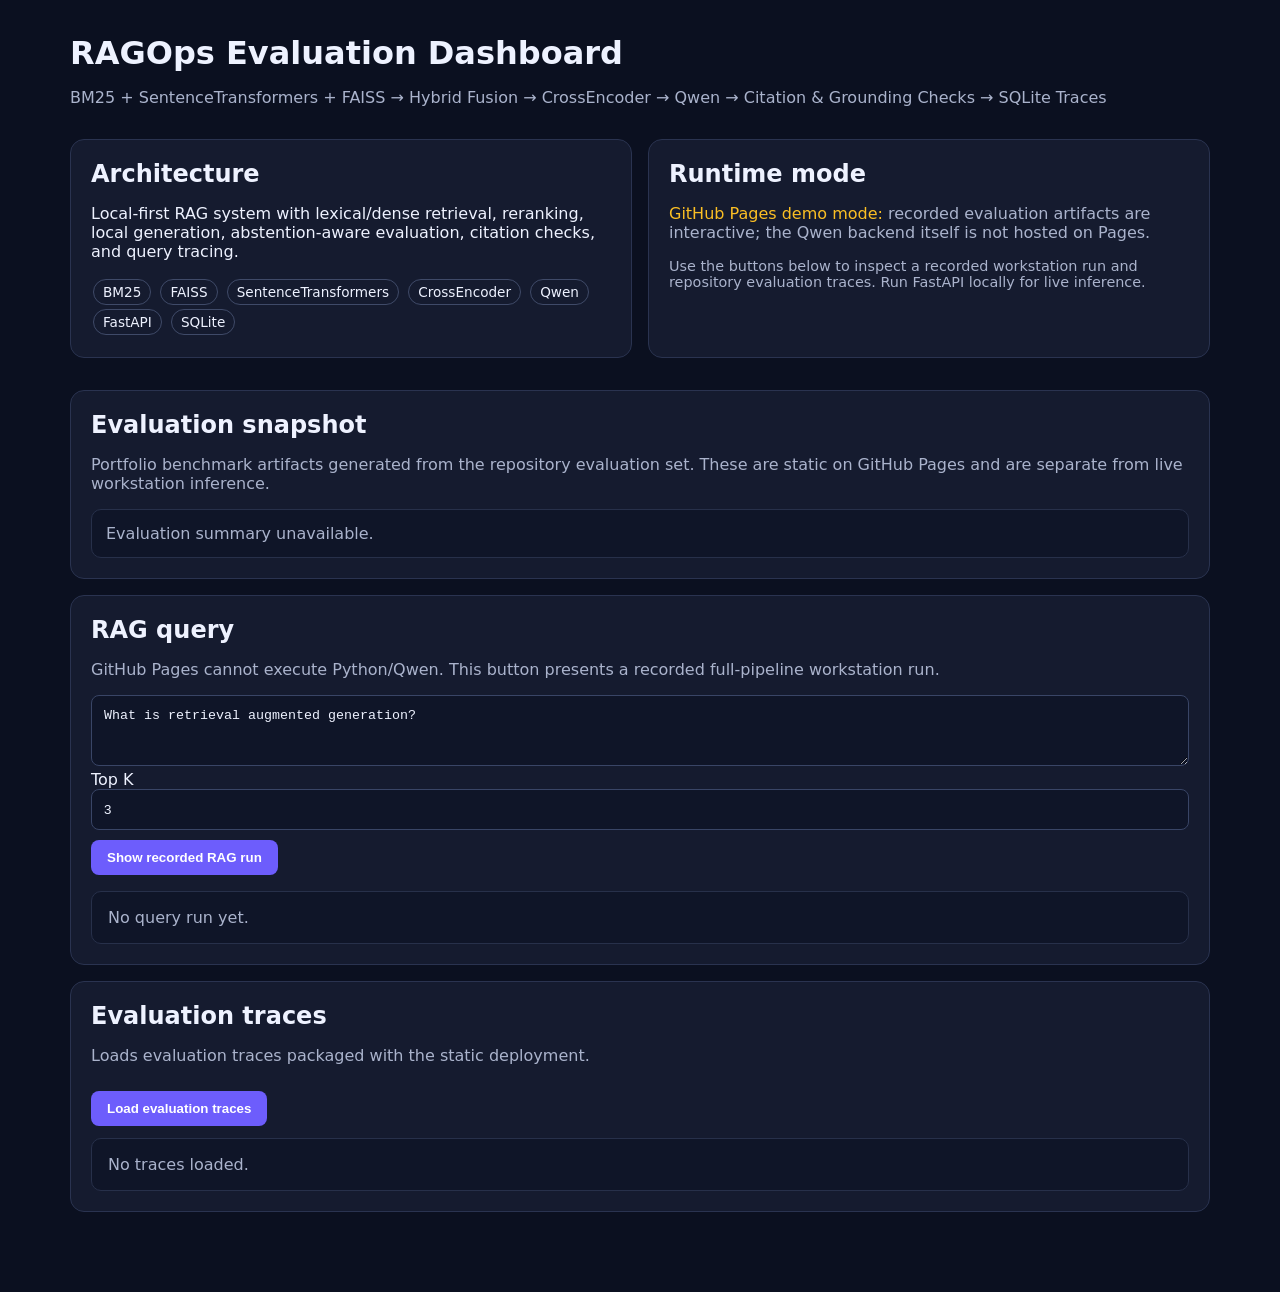
==== static/index.html @ 092023e7 "feat: add interactive Pages demo and evaluation results" ====
<!doctype html>
<html lang="en">
<head>
  <meta charset="utf-8" />
  <meta name="viewport" content="width=device-width, initial-scale=1" />
  <title>RAGOps Evaluation Dashboard</title>
  <style>
    :root { color-scheme: dark; }
    * { box-sizing: border-box; }
    body {
      font-family: Inter, system-ui, sans-serif;
      max-width: 1180px;
      margin: 0 auto;
      padding: 34px 20px 64px;
      background: #0b1020;
      color: #eef2ff;
    }
    h1 { margin: 0 0 8px; font-size: 2rem; }
    h2 { margin: 0 0 12px; }
    h3 { margin: 14px 0 8px; }
    .muted { color: #aab3cc; }
    .ok { color: #86efac; }
    .warn { color: #fbbf24; }
    .grid {
      display: grid;
      grid-template-columns: repeat(auto-fit, minmax(280px, 1fr));
      gap: 16px;
    }
    .metrics-grid {
      display: grid;
      grid-template-columns: repeat(auto-fit, minmax(150px, 1fr));
      gap: 12px;
      margin-top: 12px;
    }
    .card {
      background: #151b2f;
      border: 1px solid #2a3350;
      border-radius: 14px;
      padding: 20px;
      margin: 16px 0;
    }
    .metric {
      background: #0f1528;
      border: 1px solid #27304a;
      border-radius: 10px;
      padding: 14px;
    }
    .metric .value { font-size: 1.35rem; font-weight: 700; margin-top: 4px; }
    textarea, input {
      width: 100%;
      background: #0f1528;
      color: #eef2ff;
      border: 1px solid #394566;
      border-radius: 8px;
      padding: 12px;
    }
    button {
      margin-top: 10px;
      background: #6d5dfc;
      color: white;
      border: 0;
      border-radius: 8px;
      padding: 10px 16px;
      cursor: pointer;
      font-weight: 600;
    }
    button:hover { filter: brightness(1.08); }
    pre {
      white-space: pre-wrap;
      overflow-wrap: anywhere;
      background: #0f1528;
      padding: 14px;
      border-radius: 8px;
      border: 1px solid #27304a;
    }
    code { color: #c4b5fd; }
    .pill {
      display: inline-block;
      padding: 4px 9px;
      margin: 2px;
      border: 1px solid #3f4a68;
      border-radius: 999px;
      font-size: .85rem;
    }
    .answer-box {
      background: #0f1528;
      border: 1px solid #27304a;
      border-radius: 10px;
      padding: 16px;
      margin-top: 12px;
    }
    .source {
      padding: 10px 0;
      border-top: 1px solid #27304a;
    }
    .source:first-child { border-top: 0; }
    .trace {
      padding: 12px 0;
      border-top: 1px solid #27304a;
    }
    .trace:first-child { border-top: 0; }
    .small { font-size: .9rem; }
  </style>
</head>
<body>
  <h1>RAGOps Evaluation Dashboard</h1>
  <p class="muted">BM25 + SentenceTransformers + FAISS → Hybrid Fusion → CrossEncoder → Qwen → Citation & Grounding Checks → SQLite Traces</p>

  <div class="grid">
    <div class="card">
      <h2>Architecture</h2>
      <p>Local-first RAG system with lexical/dense retrieval, reranking, local generation, abstention-aware evaluation, citation checks, and query tracing.</p>
      <span class="pill">BM25</span>
      <span class="pill">FAISS</span>
      <span class="pill">SentenceTransformers</span>
      <span class="pill">CrossEncoder</span>
      <span class="pill">Qwen</span>
      <span class="pill">FastAPI</span>
      <span class="pill">SQLite</span>
    </div>

    <div class="card">
      <h2>Runtime mode</h2>
      <p id="modeText" class="muted"></p>
      <p id="modeDetail" class="small muted"></p>
    </div>
  </div>

  <div class="card">
    <h2>Evaluation snapshot</h2>
    <p class="muted">Portfolio benchmark artifacts generated from the repository evaluation set. These are static on GitHub Pages and are separate from live workstation inference.</p>
    <div id="summaryMetrics" class="metrics-grid">
      <div class="metric"><span class="muted">Loading evaluation summary...</span></div>
    </div>
    <div id="pipelineSummary"></div>
  </div>

  <div class="card">
    <h2 id="queryTitle">RAG query</h2>
    <p id="queryHelp" class="muted"></p>

    <textarea id="question" rows="3">What is retrieval augmented generation?</textarea>
    <label for="topK">Top K</label>
    <input id="topK" type="number" min="1" max="8" value="3" />

    <button id="askBtn">Run query</button>
    <p id="status" class="muted"></p>

    <div id="result" class="answer-box">
      <span class="muted">No query run yet.</span>
    </div>
  </div>

  <div class="card">
    <h2 id="traceTitle">Evaluation traces</h2>
    <p id="traceHelp" class="muted"></p>
    <button id="tracesBtn">Load traces</button>
    <div id="traces" class="answer-box">
      <span class="muted">No traces loaded.</span>
    </div>
  </div>

<script>
  const local = ["127.0.0.1", "localhost"].includes(window.location.hostname);
  const modeText = document.getElementById("modeText");
  const modeDetail = document.getElementById("modeDetail");
  const askBtn = document.getElementById("askBtn");
  const tracesBtn = document.getElementById("tracesBtn");
  const status = document.getElementById("status");
  const result = document.getElementById("result");
  const traces = document.getElementById("traces");

  const recordedWorkstationRun = {
    query: "What is retrieval augmented generation?",
    answer_status: "insufficient_evidence",
    answer: "The question could not be answered from the earlier retrieved context, so the local Qwen model abstained instead of inventing unsupported information.",
    model: "Qwen/Qwen2.5-1.5B-Instruct",
    metrics: {
      groundedness_score: 0.5,
      citation_count: 0,
      citation_validity: null,
      retrieval_ms: 62.5,
      generation_ms: 8194,
      total_ms: 8285.4
    },
    sources: [
      { title: "Hybrid Retrieval", score: 0.782 },
      { title: "Grounded Generation", score: 0.7737 },
      { title: "Evaluating Retrieval Quality", score: 0.8081 }
    ],
    note: "Recorded workstation run from the full local FastAPI + FAISS + CrossEncoder + Qwen pipeline. The corpus has since been expanded to improve answerability."
  };

  if (local) {
    modeText.innerHTML = '<span class="ok">Local API mode:</span> live FastAPI + local model queries are enabled.';
    modeDetail.innerHTML = 'Swagger API docs: <code>/docs</code>. Queries are executed against the workstation backend and written to SQLite traces.';
    askBtn.textContent = "Ask local RAG";
    tracesBtn.textContent = "Load local traces";
    document.getElementById("queryHelp").textContent = "This request runs BM25 + dense retrieval + reranking + Qwen generation on the workstation.";
    document.getElementById("traceHelp").textContent = "Loads recent SQLite-backed local API traces.";
  } else {
    modeText.innerHTML = '<span class="warn">GitHub Pages demo mode:</span> recorded evaluation artifacts are interactive; the Qwen backend itself is not hosted on Pages.';
    modeDetail.textContent = "Use the buttons below to inspect a recorded workstation run and repository evaluation traces. Run FastAPI locally for live inference.";
    askBtn.textContent = "Show recorded RAG run";
    tracesBtn.textContent = "Load evaluation traces";
    document.getElementById("queryHelp").textContent = "GitHub Pages cannot execute Python/Qwen. This button presents a recorded full-pipeline workstation run.";
    document.getElementById("traceHelp").textContent = "Loads evaluation traces packaged with the static deployment.";
  }

  function pct(v) {
    return v == null ? "—" : Math.round(v * 100) + "%";
  }

  function renderQuery(data, demo=false) {
    const metrics = data.metrics || {};
    const sources = data.sources || [];
    const latency = data.latency_ms || {};
    const total = metrics.total_ms ?? latency.total ?? "—";
    const grounding = metrics.groundedness_score ?? "—";
    const citationValidity = metrics.citation_validity;

    result.innerHTML = `
      <h3>Answer</h3>
      <p>${data.answer || "No answer returned."}</p>
      <div class="metrics-grid">
        <div class="metric"><div class="muted">Status</div><div class="value">${data.answer_status || "answered"}</div></div>
        <div class="metric"><div class="muted">Groundedness</div><div class="value">${typeof grounding === "number" ? pct(grounding) : grounding}</div></div>
        <div class="metric"><div class="muted">Citation validity</div><div class="value">${citationValidity == null ? "N/A" : pct(citationValidity)}</div></div>
        <div class="metric"><div class="muted">Total latency</div><div class="value">${total === "—" ? "—" : total + " ms"}</div></div>
      </div>
      <h3>Retrieved sources</h3>
      <div>${sources.length ? sources.map((s,i)=>`
        <div class="source">
          <strong>${i+1}. ${s.title || s.id || "Source"}</strong>
          <div class="muted small">score: ${s.score ?? "—"}${s.rerank_score != null ? " · rerank: " + s.rerank_score : ""}</div>
        </div>
      `).join("") : '<span class="muted">No source details available.</span>'}</div>
      ${demo ? '<p class="muted small">Recorded local run; no live model inference is occurring on GitHub Pages.</p>' : ''}
      ${data.note ? '<p class="muted small">' + data.note + '</p>' : ''}
    `;
  }

  async function loadSummary() {
    try {
      const response = await fetch("./data/evaluation_summary.json");
      if (!response.ok) throw new Error("summary unavailable");
      const data = await response.json();
      const m = data.summary_metrics || {};
      document.getElementById("summaryMetrics").innerHTML = `
        <div class="metric"><div class="muted">Queries evaluated</div><div class="value">${m.queries_evaluated ?? "—"}</div></div>
        <div class="metric"><div class="muted">Recall@5</div><div class="value">${pct(m.avg_recall_at_5)}</div></div>
        <div class="metric"><div class="muted">Groundedness</div><div class="value">${pct(m.avg_groundedness)}</div></div>
        <div class="metric"><div class="muted">Hallucination risk</div><div class="value">${pct(m.avg_hallucination_risk)}</div></div>
        <div class="metric"><div class="muted">Avg latency</div><div class="value">${m.avg_latency_ms ?? "—"} ms</div></div>
      `;
      const pipelines = data.pipelines || [];
      document.getElementById("pipelineSummary").innerHTML = pipelines.length ? `
        <h3>Pipeline comparison</h3>
        ${pipelines.map(p=>`
          <div class="source">
            <strong>${p.name}</strong>
            <div class="muted small">Recall@5 ${pct(p.recall_at_5)} · MRR ${pct(p.mrr)} · nDCG@5 ${pct(p.ndcg_at_5)} · Groundedness ${pct(p.groundedness)} · ${p.avg_latency_ms} ms</div>
          </div>
        `).join("")}
      ` : "";
    } catch (err) {
      document.getElementById("summaryMetrics").innerHTML = '<div class="metric"><span class="muted">Evaluation summary unavailable.</span></div>';
    }
  }

  askBtn.addEventListener("click", async () => {
    const query = document.getElementById("question").value.trim();
    const top_k = Number(document.getElementById("topK").value || 3);
    if (!query) return;

    askBtn.disabled = true;
    status.textContent = local ? "Running retrieval + generation..." : "Loading recorded workstation result...";

    try {
      if (!local) {
        await new Promise(resolve => setTimeout(resolve, 250));
        renderQuery(recordedWorkstationRun, true);
        status.textContent = "Recorded full-pipeline run loaded.";
        return;
      }

      const response = await fetch("/query", {
        method: "POST",
        headers: {"Content-Type": "application/json"},
        body: JSON.stringify({query, top_k})
      });
      const data = await response.json();
      if (!response.ok) throw new Error(data.detail || "request failed");
      renderQuery(data, false);
      status.textContent = `Live query complete in ${data?.latency_ms?.total ?? "?"} ms.`;
    } catch (err) {
      result.innerHTML = '<span class="warn">' + String(err) + '</span>';
      status.textContent = "Request failed.";
    } finally {
      askBtn.disabled = false;
    }
  });

  tracesBtn.addEventListener("click", async () => {
    tracesBtn.disabled = true;
    traces.innerHTML = '<span class="muted">Loading...</span>';
    try {
      const endpoint = local ? "/traces?limit=10" : "./data/rag_runs.json";
      const response = await fetch(endpoint);
      if (!response.ok) throw new Error("trace data unavailable");
      const payload = await response.json();
      const items = Array.isArray(payload) ? payload : (payload.traces || payload.items || []);

      traces.innerHTML = items.length ? items.map((t, i) => {
        const m = t.metrics || {};
        return `
          <div class="trace">
            <strong>${i+1}. ${t.query || "Query"}</strong>
            <div class="muted small">Pipeline: ${t.pipeline || t.model || "local RAG"} · Groundedness: ${m.groundedness != null ? pct(m.groundedness) : (m.groundedness_score != null ? pct(m.groundedness_score) : "—")} · Latency: ${m.latency_ms ?? t?.latency_ms?.total ?? "—"} ms</div>
            <div class="small">${t.answer || ""}</div>
          </div>
        `;
      }).join("") : '<span class="muted">No traces found.</span>';
    } catch (err) {
      traces.innerHTML = '<span class="warn">' + String(err) + '</span>';
    } finally {
      tracesBtn.disabled = false;
    }
  });

  loadSummary();
</script>
</body>
</html>
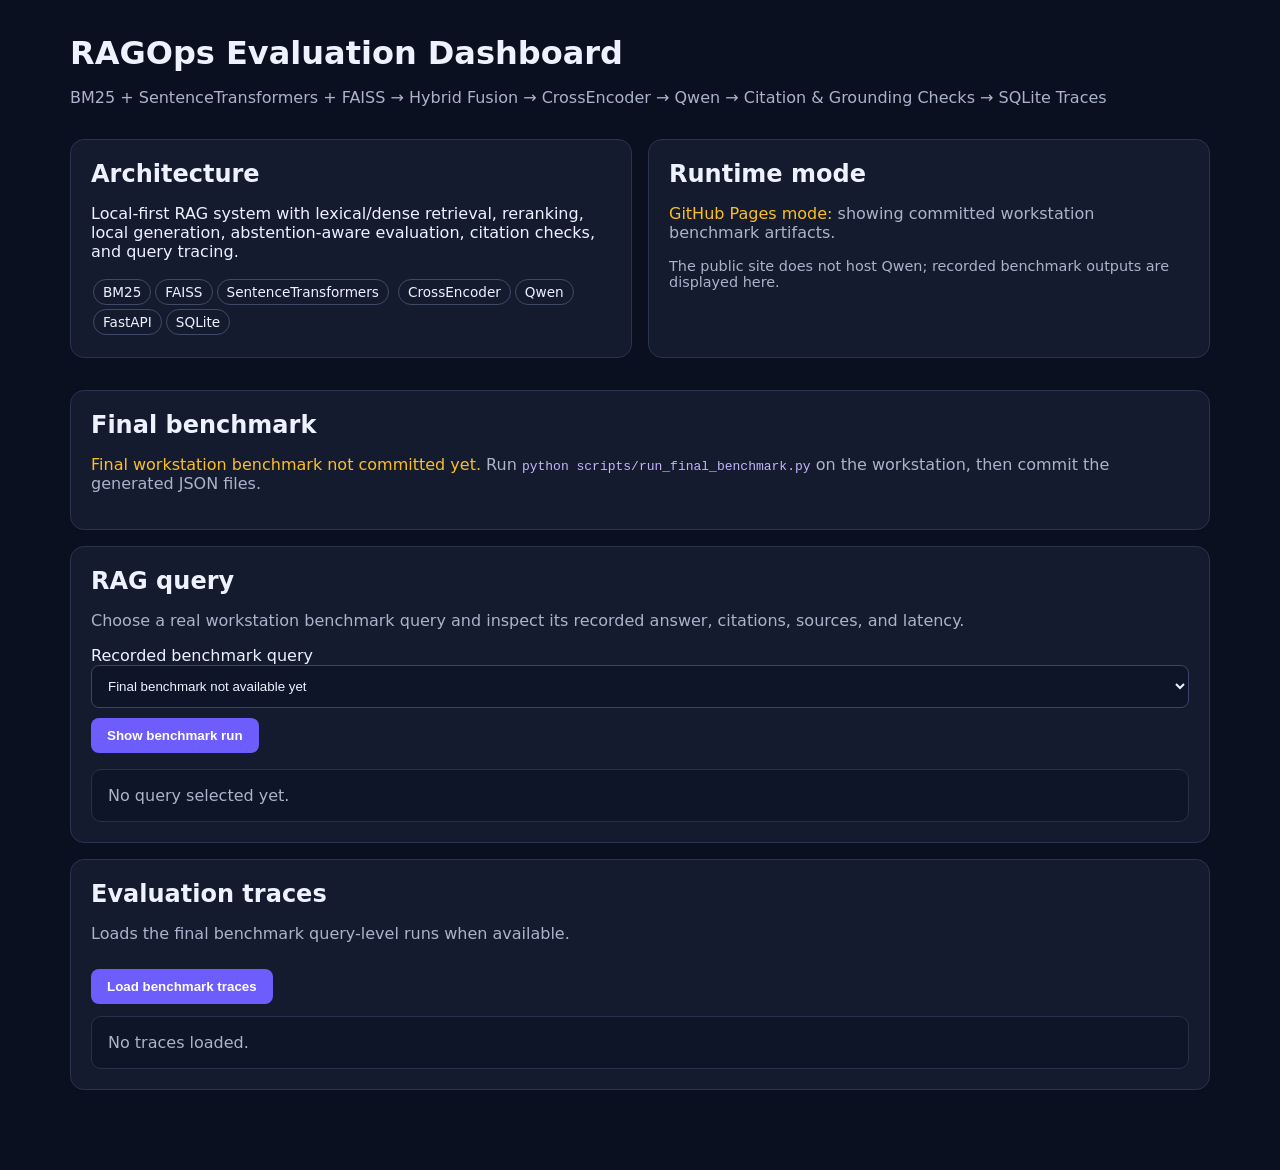
==== commit 888caab7: "feat: present final benchmark artifacts on Pages" ====
--- a/static/index.html
+++ b/static/index.html
@@ -7,99 +7,21 @@
   <style>
     :root { color-scheme: dark; }
     * { box-sizing: border-box; }
-    body {
-      font-family: Inter, system-ui, sans-serif;
-      max-width: 1180px;
-      margin: 0 auto;
-      padding: 34px 20px 64px;
-      background: #0b1020;
-      color: #eef2ff;
-    }
-    h1 { margin: 0 0 8px; font-size: 2rem; }
-    h2 { margin: 0 0 12px; }
-    h3 { margin: 14px 0 8px; }
-    .muted { color: #aab3cc; }
-    .ok { color: #86efac; }
-    .warn { color: #fbbf24; }
-    .grid {
-      display: grid;
-      grid-template-columns: repeat(auto-fit, minmax(280px, 1fr));
-      gap: 16px;
-    }
-    .metrics-grid {
-      display: grid;
-      grid-template-columns: repeat(auto-fit, minmax(150px, 1fr));
-      gap: 12px;
-      margin-top: 12px;
-    }
-    .card {
-      background: #151b2f;
-      border: 1px solid #2a3350;
-      border-radius: 14px;
-      padding: 20px;
-      margin: 16px 0;
-    }
-    .metric {
-      background: #0f1528;
-      border: 1px solid #27304a;
-      border-radius: 10px;
-      padding: 14px;
-    }
-    .metric .value { font-size: 1.35rem; font-weight: 700; margin-top: 4px; }
-    textarea, input {
-      width: 100%;
-      background: #0f1528;
-      color: #eef2ff;
-      border: 1px solid #394566;
-      border-radius: 8px;
-      padding: 12px;
-    }
-    button {
-      margin-top: 10px;
-      background: #6d5dfc;
-      color: white;
-      border: 0;
-      border-radius: 8px;
-      padding: 10px 16px;
-      cursor: pointer;
-      font-weight: 600;
-    }
-    button:hover { filter: brightness(1.08); }
-    pre {
-      white-space: pre-wrap;
-      overflow-wrap: anywhere;
-      background: #0f1528;
-      padding: 14px;
-      border-radius: 8px;
-      border: 1px solid #27304a;
-    }
-    code { color: #c4b5fd; }
-    .pill {
-      display: inline-block;
-      padding: 4px 9px;
-      margin: 2px;
-      border: 1px solid #3f4a68;
-      border-radius: 999px;
-      font-size: .85rem;
-    }
-    .answer-box {
-      background: #0f1528;
-      border: 1px solid #27304a;
-      border-radius: 10px;
-      padding: 16px;
-      margin-top: 12px;
-    }
-    .source {
-      padding: 10px 0;
-      border-top: 1px solid #27304a;
-    }
-    .source:first-child { border-top: 0; }
-    .trace {
-      padding: 12px 0;
-      border-top: 1px solid #27304a;
-    }
-    .trace:first-child { border-top: 0; }
-    .small { font-size: .9rem; }
+    body { font-family: Inter, system-ui, sans-serif; max-width:1180px; margin:0 auto; padding:34px 20px 64px; background:#0b1020; color:#eef2ff; }
+    h1{margin:0 0 8px;font-size:2rem} h2{margin:0 0 12px} h3{margin:16px 0 8px}
+    .muted{color:#aab3cc}.ok{color:#86efac}.warn{color:#fbbf24}
+    .grid{display:grid;grid-template-columns:repeat(auto-fit,minmax(280px,1fr));gap:16px}
+    .metrics-grid{display:grid;grid-template-columns:repeat(auto-fit,minmax(150px,1fr));gap:12px;margin-top:12px}
+    .card{background:#151b2f;border:1px solid #2a3350;border-radius:14px;padding:20px;margin:16px 0}
+    .metric{background:#0f1528;border:1px solid #27304a;border-radius:10px;padding:14px}
+    .metric .value{font-size:1.35rem;font-weight:700;margin-top:4px}
+    textarea,input,select{width:100%;background:#0f1528;color:#eef2ff;border:1px solid #394566;border-radius:8px;padding:12px}
+    button{margin-top:10px;background:#6d5dfc;color:#fff;border:0;border-radius:8px;padding:10px 16px;cursor:pointer;font-weight:600}
+    button:hover{filter:brightness(1.08)}
+    .pill{display:inline-block;padding:4px 9px;margin:2px;border:1px solid #3f4a68;border-radius:999px;font-size:.85rem}
+    .answer-box{background:#0f1528;border:1px solid #27304a;border-radius:10px;padding:16px;margin-top:12px}
+    .source,.trace{padding:10px 0;border-top:1px solid #27304a}.source:first-child,.trace:first-child{border-top:0}
+    .small{font-size:.9rem} code{color:#c4b5fd}
   </style>
 </head>
 <body>
@@ -110,15 +32,9 @@
     <div class="card">
       <h2>Architecture</h2>
       <p>Local-first RAG system with lexical/dense retrieval, reranking, local generation, abstention-aware evaluation, citation checks, and query tracing.</p>
-      <span class="pill">BM25</span>
-      <span class="pill">FAISS</span>
-      <span class="pill">SentenceTransformers</span>
-      <span class="pill">CrossEncoder</span>
-      <span class="pill">Qwen</span>
-      <span class="pill">FastAPI</span>
-      <span class="pill">SQLite</span>
-    </div>
-
+      <span class="pill">BM25</span><span class="pill">FAISS</span><span class="pill">SentenceTransformers</span>
+      <span class="pill">CrossEncoder</span><span class="pill">Qwen</span><span class="pill">FastAPI</span><span class="pill">SQLite</span>
+    </div>
     <div class="card">
       <h2>Runtime mode</h2>
       <p id="modeText" class="muted"></p>
@@ -127,208 +43,158 @@
   </div>
 
   <div class="card">
-    <h2>Evaluation snapshot</h2>
-    <p class="muted">Portfolio benchmark artifacts generated from the repository evaluation set. These are static on GitHub Pages and are separate from live workstation inference.</p>
-    <div id="summaryMetrics" class="metrics-grid">
-      <div class="metric"><span class="muted">Loading evaluation summary...</span></div>
-    </div>
+    <h2>Final benchmark</h2>
+    <p id="benchmarkNote" class="muted">Looking for final workstation benchmark artifacts...</p>
+    <div id="summaryMetrics" class="metrics-grid"></div>
     <div id="pipelineSummary"></div>
   </div>
 
   <div class="card">
-    <h2 id="queryTitle">RAG query</h2>
+    <h2>RAG query</h2>
     <p id="queryHelp" class="muted"></p>
-
-    <textarea id="question" rows="3">What is retrieval augmented generation?</textarea>
-    <label for="topK">Top K</label>
-    <input id="topK" type="number" min="1" max="8" value="3" />
-
+    <div id="pagesSelectorWrap" style="display:none">
+      <label for="recordedQuery">Recorded benchmark query</label>
+      <select id="recordedQuery"></select>
+    </div>
+    <div id="localQueryWrap">
+      <textarea id="question" rows="3">What is retrieval augmented generation?</textarea>
+      <label for="topK">Top K</label>
+      <input id="topK" type="number" min="1" max="8" value="3" />
+    </div>
     <button id="askBtn">Run query</button>
     <p id="status" class="muted"></p>
-
-    <div id="result" class="answer-box">
-      <span class="muted">No query run yet.</span>
-    </div>
+    <div id="result" class="answer-box"><span class="muted">No query selected yet.</span></div>
   </div>
 
   <div class="card">
-    <h2 id="traceTitle">Evaluation traces</h2>
+    <h2>Evaluation traces</h2>
     <p id="traceHelp" class="muted"></p>
     <button id="tracesBtn">Load traces</button>
-    <div id="traces" class="answer-box">
-      <span class="muted">No traces loaded.</span>
-    </div>
+    <div id="traces" class="answer-box"><span class="muted">No traces loaded.</span></div>
   </div>
 
 <script>
-  const local = ["127.0.0.1", "localhost"].includes(window.location.hostname);
-  const modeText = document.getElementById("modeText");
-  const modeDetail = document.getElementById("modeDetail");
-  const askBtn = document.getElementById("askBtn");
-  const tracesBtn = document.getElementById("tracesBtn");
-  const status = document.getElementById("status");
-  const result = document.getElementById("result");
-  const traces = document.getElementById("traces");
-
-  const recordedWorkstationRun = {
-    query: "What is retrieval augmented generation?",
-    answer_status: "insufficient_evidence",
-    answer: "The question could not be answered from the earlier retrieved context, so the local Qwen model abstained instead of inventing unsupported information.",
-    model: "Qwen/Qwen2.5-1.5B-Instruct",
-    metrics: {
-      groundedness_score: 0.5,
-      citation_count: 0,
-      citation_validity: null,
-      retrieval_ms: 62.5,
-      generation_ms: 8194,
-      total_ms: 8285.4
-    },
-    sources: [
-      { title: "Hybrid Retrieval", score: 0.782 },
-      { title: "Grounded Generation", score: 0.7737 },
-      { title: "Evaluating Retrieval Quality", score: 0.8081 }
-    ],
-    note: "Recorded workstation run from the full local FastAPI + FAISS + CrossEncoder + Qwen pipeline. The corpus has since been expanded to improve answerability."
-  };
-
-  if (local) {
-    modeText.innerHTML = '<span class="ok">Local API mode:</span> live FastAPI + local model queries are enabled.';
-    modeDetail.innerHTML = 'Swagger API docs: <code>/docs</code>. Queries are executed against the workstation backend and written to SQLite traces.';
-    askBtn.textContent = "Ask local RAG";
-    tracesBtn.textContent = "Load local traces";
-    document.getElementById("queryHelp").textContent = "This request runs BM25 + dense retrieval + reranking + Qwen generation on the workstation.";
-    document.getElementById("traceHelp").textContent = "Loads recent SQLite-backed local API traces.";
-  } else {
-    modeText.innerHTML = '<span class="warn">GitHub Pages demo mode:</span> recorded evaluation artifacts are interactive; the Qwen backend itself is not hosted on Pages.';
-    modeDetail.textContent = "Use the buttons below to inspect a recorded workstation run and repository evaluation traces. Run FastAPI locally for live inference.";
-    askBtn.textContent = "Show recorded RAG run";
-    tracesBtn.textContent = "Load evaluation traces";
-    document.getElementById("queryHelp").textContent = "GitHub Pages cannot execute Python/Qwen. This button presents a recorded full-pipeline workstation run.";
-    document.getElementById("traceHelp").textContent = "Loads evaluation traces packaged with the static deployment.";
-  }
-
-  function pct(v) {
-    return v == null ? "—" : Math.round(v * 100) + "%";
-  }
-
-  function renderQuery(data, demo=false) {
-    const metrics = data.metrics || {};
-    const sources = data.sources || [];
-    const latency = data.latency_ms || {};
-    const total = metrics.total_ms ?? latency.total ?? "—";
-    const grounding = metrics.groundedness_score ?? "—";
-    const citationValidity = metrics.citation_validity;
-
-    result.innerHTML = `
-      <h3>Answer</h3>
-      <p>${data.answer || "No answer returned."}</p>
-      <div class="metrics-grid">
-        <div class="metric"><div class="muted">Status</div><div class="value">${data.answer_status || "answered"}</div></div>
-        <div class="metric"><div class="muted">Groundedness</div><div class="value">${typeof grounding === "number" ? pct(grounding) : grounding}</div></div>
-        <div class="metric"><div class="muted">Citation validity</div><div class="value">${citationValidity == null ? "N/A" : pct(citationValidity)}</div></div>
-        <div class="metric"><div class="muted">Total latency</div><div class="value">${total === "—" ? "—" : total + " ms"}</div></div>
-      </div>
-      <h3>Retrieved sources</h3>
-      <div>${sources.length ? sources.map((s,i)=>`
-        <div class="source">
-          <strong>${i+1}. ${s.title || s.id || "Source"}</strong>
-          <div class="muted small">score: ${s.score ?? "—"}${s.rerank_score != null ? " · rerank: " + s.rerank_score : ""}</div>
-        </div>
-      `).join("") : '<span class="muted">No source details available.</span>'}</div>
-      ${demo ? '<p class="muted small">Recorded local run; no live model inference is occurring on GitHub Pages.</p>' : ''}
-      ${data.note ? '<p class="muted small">' + data.note + '</p>' : ''}
-    `;
-  }
-
-  async function loadSummary() {
-    try {
-      const response = await fetch("./data/evaluation_summary.json");
-      if (!response.ok) throw new Error("summary unavailable");
-      const data = await response.json();
-      const m = data.summary_metrics || {};
-      document.getElementById("summaryMetrics").innerHTML = `
-        <div class="metric"><div class="muted">Queries evaluated</div><div class="value">${m.queries_evaluated ?? "—"}</div></div>
-        <div class="metric"><div class="muted">Recall@5</div><div class="value">${pct(m.avg_recall_at_5)}</div></div>
-        <div class="metric"><div class="muted">Groundedness</div><div class="value">${pct(m.avg_groundedness)}</div></div>
-        <div class="metric"><div class="muted">Hallucination risk</div><div class="value">${pct(m.avg_hallucination_risk)}</div></div>
-        <div class="metric"><div class="muted">Avg latency</div><div class="value">${m.avg_latency_ms ?? "—"} ms</div></div>
-      `;
-      const pipelines = data.pipelines || [];
-      document.getElementById("pipelineSummary").innerHTML = pipelines.length ? `
-        <h3>Pipeline comparison</h3>
-        ${pipelines.map(p=>`
-          <div class="source">
-            <strong>${p.name}</strong>
-            <div class="muted small">Recall@5 ${pct(p.recall_at_5)} · MRR ${pct(p.mrr)} · nDCG@5 ${pct(p.ndcg_at_5)} · Groundedness ${pct(p.groundedness)} · ${p.avg_latency_ms} ms</div>
-          </div>
-        `).join("")}
-      ` : "";
-    } catch (err) {
-      document.getElementById("summaryMetrics").innerHTML = '<div class="metric"><span class="muted">Evaluation summary unavailable.</span></div>';
+const local = ["127.0.0.1","localhost"].includes(window.location.hostname);
+const modeText=document.getElementById("modeText"),modeDetail=document.getElementById("modeDetail");
+const askBtn=document.getElementById("askBtn"),tracesBtn=document.getElementById("tracesBtn");
+const status=document.getElementById("status"),result=document.getElementById("result"),traces=document.getElementById("traces");
+const pct=v=>v==null?"—":Math.round(v*100)+"%";
+let finalRuns=[];
+
+if(local){
+  modeText.innerHTML='<span class="ok">Local API mode:</span> live FastAPI + local Qwen inference is enabled.';
+  modeDetail.innerHTML='Swagger docs: <code>/docs</code>.';
+  document.getElementById("queryHelp").textContent="Runs the full local retrieval + reranking + generation pipeline.";
+  document.getElementById("traceHelp").textContent="Loads recent SQLite-backed local traces.";
+  askBtn.textContent="Ask local RAG"; tracesBtn.textContent="Load local traces";
+}else{
+  modeText.innerHTML='<span class="warn">GitHub Pages mode:</span> showing committed workstation benchmark artifacts.';
+  modeDetail.textContent="The public site does not host Qwen; recorded benchmark outputs are displayed here.";
+  document.getElementById("queryHelp").textContent="Choose a real workstation benchmark query and inspect its recorded answer, citations, sources, and latency.";
+  document.getElementById("traceHelp").textContent="Loads the final benchmark query-level runs when available.";
+  document.getElementById("localQueryWrap").style.display="none";
+  document.getElementById("pagesSelectorWrap").style.display="block";
+  askBtn.textContent="Show benchmark run"; tracesBtn.textContent="Load benchmark traces";
+}
+
+function renderQuery(data,demo=false){
+  const m=data.metrics||{},lat=data.latency_ms||{},sources=data.sources||[];
+  result.innerHTML=`
+    <h3>Answer</h3><p>${data.answer||"No answer returned."}</p>
+    <div class="metrics-grid">
+      <div class="metric"><div class="muted">Status</div><div class="value">${data.answer_status||"answered"}</div></div>
+      <div class="metric"><div class="muted">Groundedness</div><div class="value">${pct(m.groundedness_score)}</div></div>
+      <div class="metric"><div class="muted">Citation validity</div><div class="value">${m.citation_validity==null?"N/A":pct(m.citation_validity)}</div></div>
+      <div class="metric"><div class="muted">Citation coverage</div><div class="value">${m.citation_coverage==null?"N/A":pct(m.citation_coverage)}</div></div>
+      <div class="metric"><div class="muted">Total latency</div><div class="value">${lat.total??"—"} ms</div></div>
+    </div>
+    <h3>Retrieved sources</h3>
+    <div>${sources.map((s,i)=>`<div class="source"><strong>${i+1}. ${s.title||s.id}</strong><div class="muted small">score ${s.score??"—"}${s.rerank_score!=null?" · rerank "+s.rerank_score:""}</div></div>`).join("")||'<span class="muted">No sources.</span>'}</div>
+    ${demo?'<p class="muted small">Recorded workstation benchmark result; no live inference is running on GitHub Pages.</p>':""}
+  `;
+}
+
+async function loadBenchmark(){
+  try{
+    const r=await fetch("./data/final_benchmark_summary.json");
+    if(!r.ok) throw new Error();
+    const d=await r.json(),e=d.end_to_end||{};
+    document.getElementById("benchmarkNote").innerHTML='<span class="ok">Final workstation benchmark loaded.</span> Generated '+new Date(d.generated_at).toLocaleString()+'.';
+    document.getElementById("summaryMetrics").innerHTML=`
+      <div class="metric"><div class="muted">Queries</div><div class="value">${e.queries_evaluated??"—"}</div></div>
+      <div class="metric"><div class="muted">Behavior accuracy</div><div class="value">${pct(e.behavior_accuracy)}</div></div>
+      <div class="metric"><div class="muted">Groundedness</div><div class="value">${pct(e.avg_groundedness)}</div></div>
+      <div class="metric"><div class="muted">Citation validity</div><div class="value">${pct(e.avg_citation_validity)}</div></div>
+      <div class="metric"><div class="muted">Citation coverage</div><div class="value">${pct(e.avg_citation_coverage)}</div></div>
+      <div class="metric"><div class="muted">Abstention accuracy</div><div class="value">${pct(e.abstention_accuracy)}</div></div>
+      <div class="metric"><div class="muted">Avg total latency</div><div class="value">${e.avg_total_ms??"—"} ms</div></div>`;
+    document.getElementById("pipelineSummary").innerHTML='<h3>Retrieval comparison</h3>'+ (d.retrieval_pipelines||[]).map(p=>
+      `<div class="source"><strong>${p.name}</strong><div class="muted small">Recall@5 ${pct(p.recall_at_k)} · Precision@5 ${pct(p.precision_at_k)} · MRR ${pct(p.mrr)} · nDCG@5 ${pct(p.ndcg_at_k)} · ${p.avg_latency_ms} ms</div></div>`
+    ).join("");
+  }catch(e){
+    document.getElementById("benchmarkNote").innerHTML='<span class="warn">Final workstation benchmark not committed yet.</span> Run <code>python scripts/run_final_benchmark.py</code> on the workstation, then commit the generated JSON files.';
+    const r=await fetch("./data/evaluation_summary.json");
+    if(r.ok){
+      const d=await r.json(),m=d.summary_metrics||{};
+      document.getElementById("summaryMetrics").innerHTML=`
+        <div class="metric"><div class="muted">Legacy demo queries</div><div class="value">${m.queries_evaluated??"—"}</div></div>
+        <div class="metric"><div class="muted">Legacy Recall@5</div><div class="value">${pct(m.avg_recall_at_5)}</div></div>`;
     }
   }
-
-  askBtn.addEventListener("click", async () => {
-    const query = document.getElementById("question").value.trim();
-    const top_k = Number(document.getElementById("topK").value || 3);
-    if (!query) return;
-
-    askBtn.disabled = true;
-    status.textContent = local ? "Running retrieval + generation..." : "Loading recorded workstation result...";
-
-    try {
-      if (!local) {
-        await new Promise(resolve => setTimeout(resolve, 250));
-        renderQuery(recordedWorkstationRun, true);
-        status.textContent = "Recorded full-pipeline run loaded.";
-        return;
-      }
-
-      const response = await fetch("/query", {
-        method: "POST",
-        headers: {"Content-Type": "application/json"},
-        body: JSON.stringify({query, top_k})
-      });
-      const data = await response.json();
-      if (!response.ok) throw new Error(data.detail || "request failed");
-      renderQuery(data, false);
-      status.textContent = `Live query complete in ${data?.latency_ms?.total ?? "?"} ms.`;
-    } catch (err) {
-      result.innerHTML = '<span class="warn">' + String(err) + '</span>';
-      status.textContent = "Request failed.";
-    } finally {
-      askBtn.disabled = false;
+}
+
+async function loadFinalRuns(){
+  if(local) return;
+  try{
+    const r=await fetch("./data/final_benchmark_runs.json");
+    if(!r.ok) throw new Error();
+    finalRuns=await r.json();
+    const select=document.getElementById("recordedQuery");
+    select.innerHTML=finalRuns.map((x,i)=>`<option value="${i}">${x.query}</option>`).join("");
+    const firstAnswered=finalRuns.findIndex(x=>x.answer_status==="answered");
+    if(firstAnswered>=0) select.value=String(firstAnswered);
+  }catch(e){
+    document.getElementById("recordedQuery").innerHTML='<option>Final benchmark not available yet</option>';
+    askBtn.disabled=true;
+  }
+}
+
+askBtn.addEventListener("click",async()=>{
+  askBtn.disabled=true;
+  try{
+    if(!local){
+      const i=Number(document.getElementById("recordedQuery").value);
+      const run=finalRuns[i];
+      if(!run) throw new Error("No benchmark run available.");
+      renderQuery(run,true); status.textContent="Recorded benchmark run loaded."; return;
     }
-  });
-
-  tracesBtn.addEventListener("click", async () => {
-    tracesBtn.disabled = true;
-    traces.innerHTML = '<span class="muted">Loading...</span>';
-    try {
-      const endpoint = local ? "/traces?limit=10" : "./data/rag_runs.json";
-      const response = await fetch(endpoint);
-      if (!response.ok) throw new Error("trace data unavailable");
-      const payload = await response.json();
-      const items = Array.isArray(payload) ? payload : (payload.traces || payload.items || []);
-
-      traces.innerHTML = items.length ? items.map((t, i) => {
-        const m = t.metrics || {};
-        return `
-          <div class="trace">
-            <strong>${i+1}. ${t.query || "Query"}</strong>
-            <div class="muted small">Pipeline: ${t.pipeline || t.model || "local RAG"} · Groundedness: ${m.groundedness != null ? pct(m.groundedness) : (m.groundedness_score != null ? pct(m.groundedness_score) : "—")} · Latency: ${m.latency_ms ?? t?.latency_ms?.total ?? "—"} ms</div>
-            <div class="small">${t.answer || ""}</div>
-          </div>
-        `;
-      }).join("") : '<span class="muted">No traces found.</span>';
-    } catch (err) {
-      traces.innerHTML = '<span class="warn">' + String(err) + '</span>';
-    } finally {
-      tracesBtn.disabled = false;
-    }
-  });
-
-  loadSummary();
+    status.textContent="Running retrieval + generation...";
+    const query=document.getElementById("question").value.trim(),top_k=Number(document.getElementById("topK").value||3);
+    const r=await fetch("/query",{method:"POST",headers:{"Content-Type":"application/json"},body:JSON.stringify({query,top_k})});
+    const d=await r.json(); if(!r.ok) throw new Error(d.detail||"request failed");
+    renderQuery(d,false); status.textContent=`Live query complete in ${d?.latency_ms?.total??"?"} ms.`;
+  }catch(e){result.innerHTML='<span class="warn">'+String(e)+'</span>';status.textContent="Request failed."}
+  finally{askBtn.disabled=false}
+});
+
+tracesBtn.addEventListener("click",async()=>{
+  tracesBtn.disabled=true; traces.innerHTML='<span class="muted">Loading...</span>';
+  try{
+    const endpoint=local?"/traces?limit=20":"./data/final_benchmark_runs.json";
+    const r=await fetch(endpoint); if(!r.ok) throw new Error("trace data unavailable");
+    const p=await r.json(),items=Array.isArray(p)?p:(p.traces||p.items||[]);
+    traces.innerHTML=items.map((t,i)=>{
+      const m=t.metrics||{};
+      return `<div class="trace"><strong>${i+1}. ${t.query||"Query"}</strong>
+      <div class="muted small">Status: ${t.answer_status||"—"} · Groundedness: ${pct(m.groundedness_score??m.groundedness)} · Citation validity: ${m.citation_validity==null?"N/A":pct(m.citation_validity)} · Latency: ${t?.latency_ms?.total??m.latency_ms??"—"} ms</div>
+      <div class="small">${t.answer||""}</div></div>`;
+    }).join("")||'<span class="muted">No traces found.</span>';
+  }catch(e){traces.innerHTML='<span class="warn">'+String(e)+'</span>'}
+  finally{tracesBtn.disabled=false}
+});
+
+loadBenchmark();
+loadFinalRuns();
 </script>
 </body>
 </html>
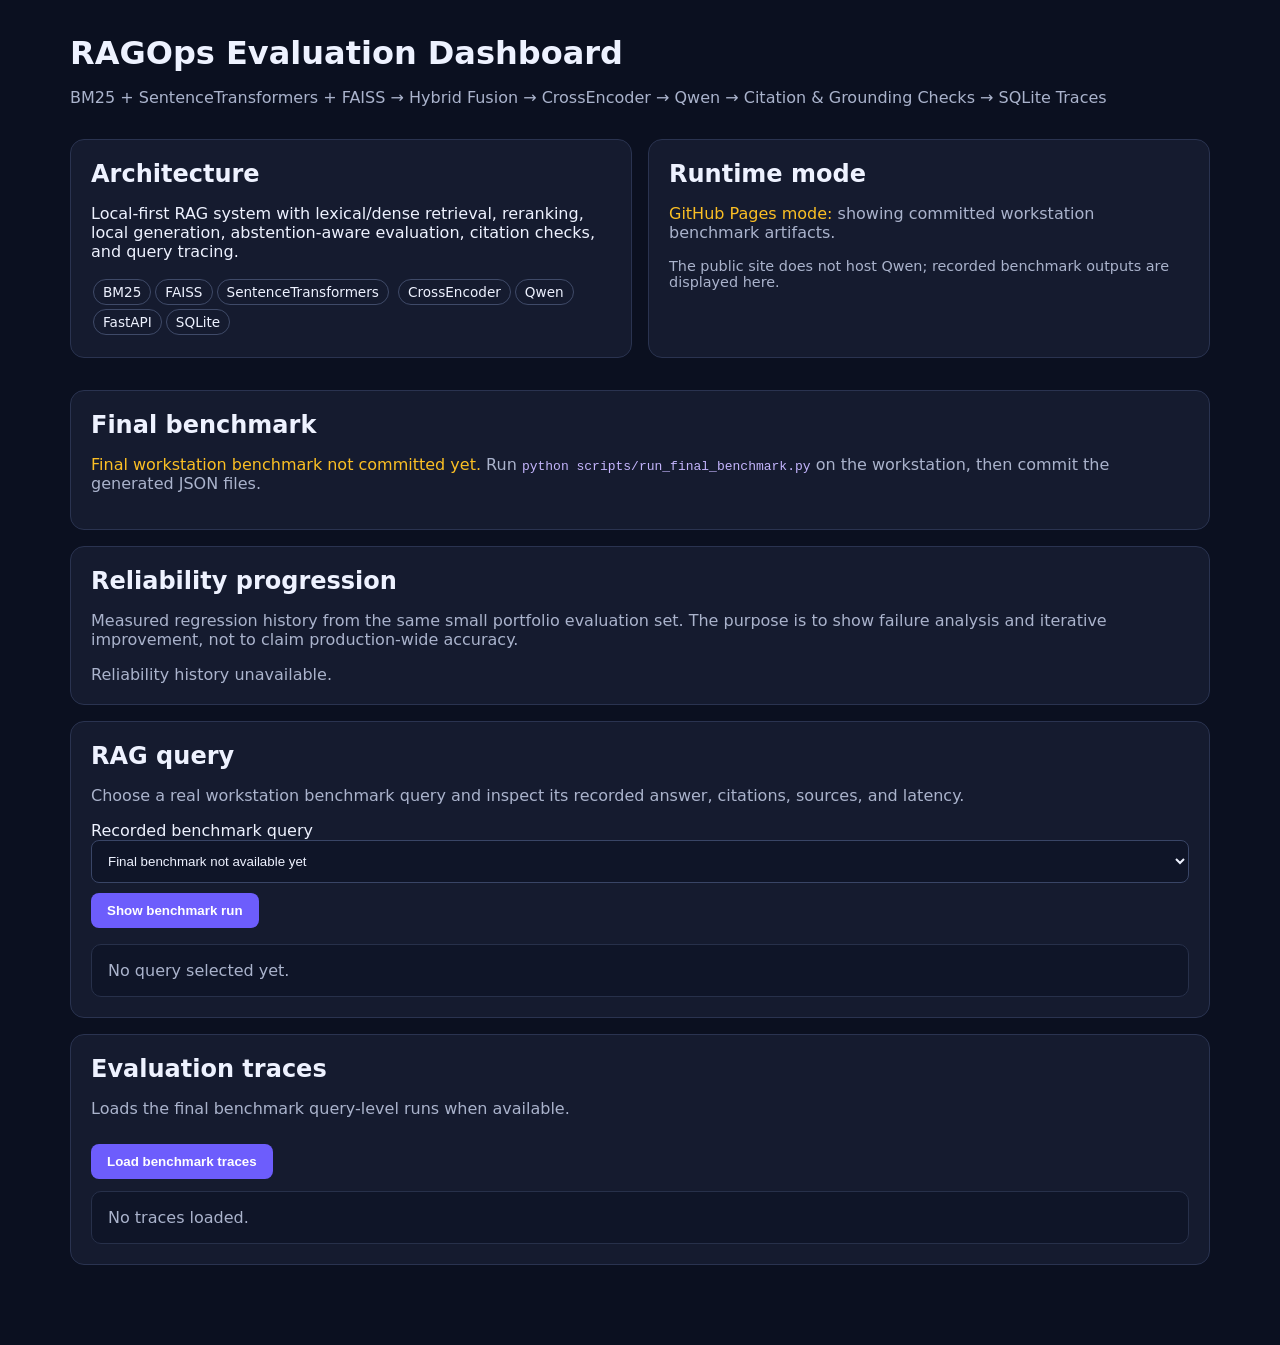
==== commit ce0ad61b: "feat: show v1-v3 reliability progression" ====
--- a/static/index.html
+++ b/static/index.html
@@ -4,6 +4,7 @@
   <meta charset="utf-8" />
   <meta name="viewport" content="width=device-width, initial-scale=1" />
   <title>RAGOps Evaluation Dashboard</title>
+  <link rel="icon" type="image/svg+xml" href="./favicon.svg" />
   <style>
     :root { color-scheme: dark; }
     * { box-sizing: border-box; }
@@ -22,6 +23,7 @@
     .answer-box{background:#0f1528;border:1px solid #27304a;border-radius:10px;padding:16px;margin-top:12px}
     .source,.trace{padding:10px 0;border-top:1px solid #27304a}.source:first-child,.trace:first-child{border-top:0}
     .small{font-size:.9rem} code{color:#c4b5fd}
+    .history-table{width:100%;border-collapse:collapse;margin-top:12px;font-size:.92rem}.history-table th,.history-table td{padding:10px;border-top:1px solid #27304a;text-align:left}.history-table th{color:#cbd5e1}.good{color:#86efac;font-weight:700}
   </style>
 </head>
 <body>
@@ -47,6 +49,12 @@
     <p id="benchmarkNote" class="muted">Looking for final workstation benchmark artifacts...</p>
     <div id="summaryMetrics" class="metrics-grid"></div>
     <div id="pipelineSummary"></div>
+  </div>
+
+  <div class="card">
+    <h2>Reliability progression</h2>
+    <p class="muted">Measured regression history from the same small portfolio evaluation set. The purpose is to show failure analysis and iterative improvement, not to claim production-wide accuracy.</p>
+    <div id="reliabilityHistory"><span class="muted">Loading reliability history...</span></div>
   </div>
 
   <div class="card">
@@ -116,7 +124,7 @@
 
 async function loadBenchmark(){
   try{
-    const r=await fetch("./data/final_benchmark_summary.json");
+    const r=await fetch("./data/final_benchmark_summary.json?v="+Date.now(), {cache:"no-store"});
     if(!r.ok) throw new Error();
     const d=await r.json(),e=d.end_to_end||{};
     document.getElementById("benchmarkNote").innerHTML='<span class="ok">Final workstation benchmark loaded.</span> Generated '+new Date(d.generated_at).toLocaleString()+'.';
@@ -133,7 +141,7 @@
     ).join("");
   }catch(e){
     document.getElementById("benchmarkNote").innerHTML='<span class="warn">Final workstation benchmark not committed yet.</span> Run <code>python scripts/run_final_benchmark.py</code> on the workstation, then commit the generated JSON files.';
-    const r=await fetch("./data/evaluation_summary.json");
+    const r=await fetch("./data/evaluation_summary.json?v="+Date.now(), {cache:"no-store"});
     if(r.ok){
       const d=await r.json(),m=d.summary_metrics||{};
       document.getElementById("summaryMetrics").innerHTML=`
@@ -146,7 +154,7 @@
 async function loadFinalRuns(){
   if(local) return;
   try{
-    const r=await fetch("./data/final_benchmark_runs.json");
+    const r=await fetch("./data/final_benchmark_runs.json?v="+Date.now(), {cache:"no-store"});
     if(!r.ok) throw new Error();
     finalRuns=await r.json();
     const select=document.getElementById("recordedQuery");
@@ -180,7 +188,7 @@
 tracesBtn.addEventListener("click",async()=>{
   tracesBtn.disabled=true; traces.innerHTML='<span class="muted">Loading...</span>';
   try{
-    const endpoint=local?"/traces?limit=20":"./data/final_benchmark_runs.json";
+    const endpoint=local?"/traces?limit=20":"./data/final_benchmark_runs.json?v="+Date.now();
     const r=await fetch(endpoint); if(!r.ok) throw new Error("trace data unavailable");
     const p=await r.json(),items=Array.isArray(p)?p:(p.traces||p.items||[]);
     traces.innerHTML=items.map((t,i)=>{
@@ -193,6 +201,33 @@
   finally{tracesBtn.disabled=false}
 });
 
+async function loadReliabilityHistory(){
+  try{
+    const r=await fetch("./data/reliability_history.json?v="+Date.now(), {cache:"no-store"});
+    if(!r.ok) throw new Error();
+    const d=await r.json();
+    const rows=(d.versions||[]).map(v=>`
+      <tr>
+        <td><strong>${v.version}</strong></td>
+        <td>${pct(v.behavior_accuracy)}</td>
+        <td>${pct(v.groundedness)}</td>
+        <td>${v.citation_validity==null?"N/A":pct(v.citation_validity)}</td>
+        <td>${pct(v.citation_coverage)}</td>
+        <td>${pct(v.abstention_accuracy)}</td>
+        <td>${(v.avg_total_ms/1000).toFixed(1)} s</td>
+      </tr>`).join("");
+    document.getElementById("reliabilityHistory").innerHTML=`
+      <table class="history-table">
+        <thead><tr><th>Version</th><th>Behavior</th><th>Groundedness</th><th>Citation validity</th><th>Citation coverage</th><th>Abstention</th><th>Latency</th></tr></thead>
+        <tbody>${rows}</tbody>
+      </table>
+      <p class="small muted">${d.benchmark_scope||""}</p>`;
+  }catch(e){
+    document.getElementById("reliabilityHistory").innerHTML='<span class="muted">Reliability history unavailable.</span>';
+  }
+}
+
+loadReliabilityHistory();
 loadBenchmark();
 loadFinalRuns();
 </script>
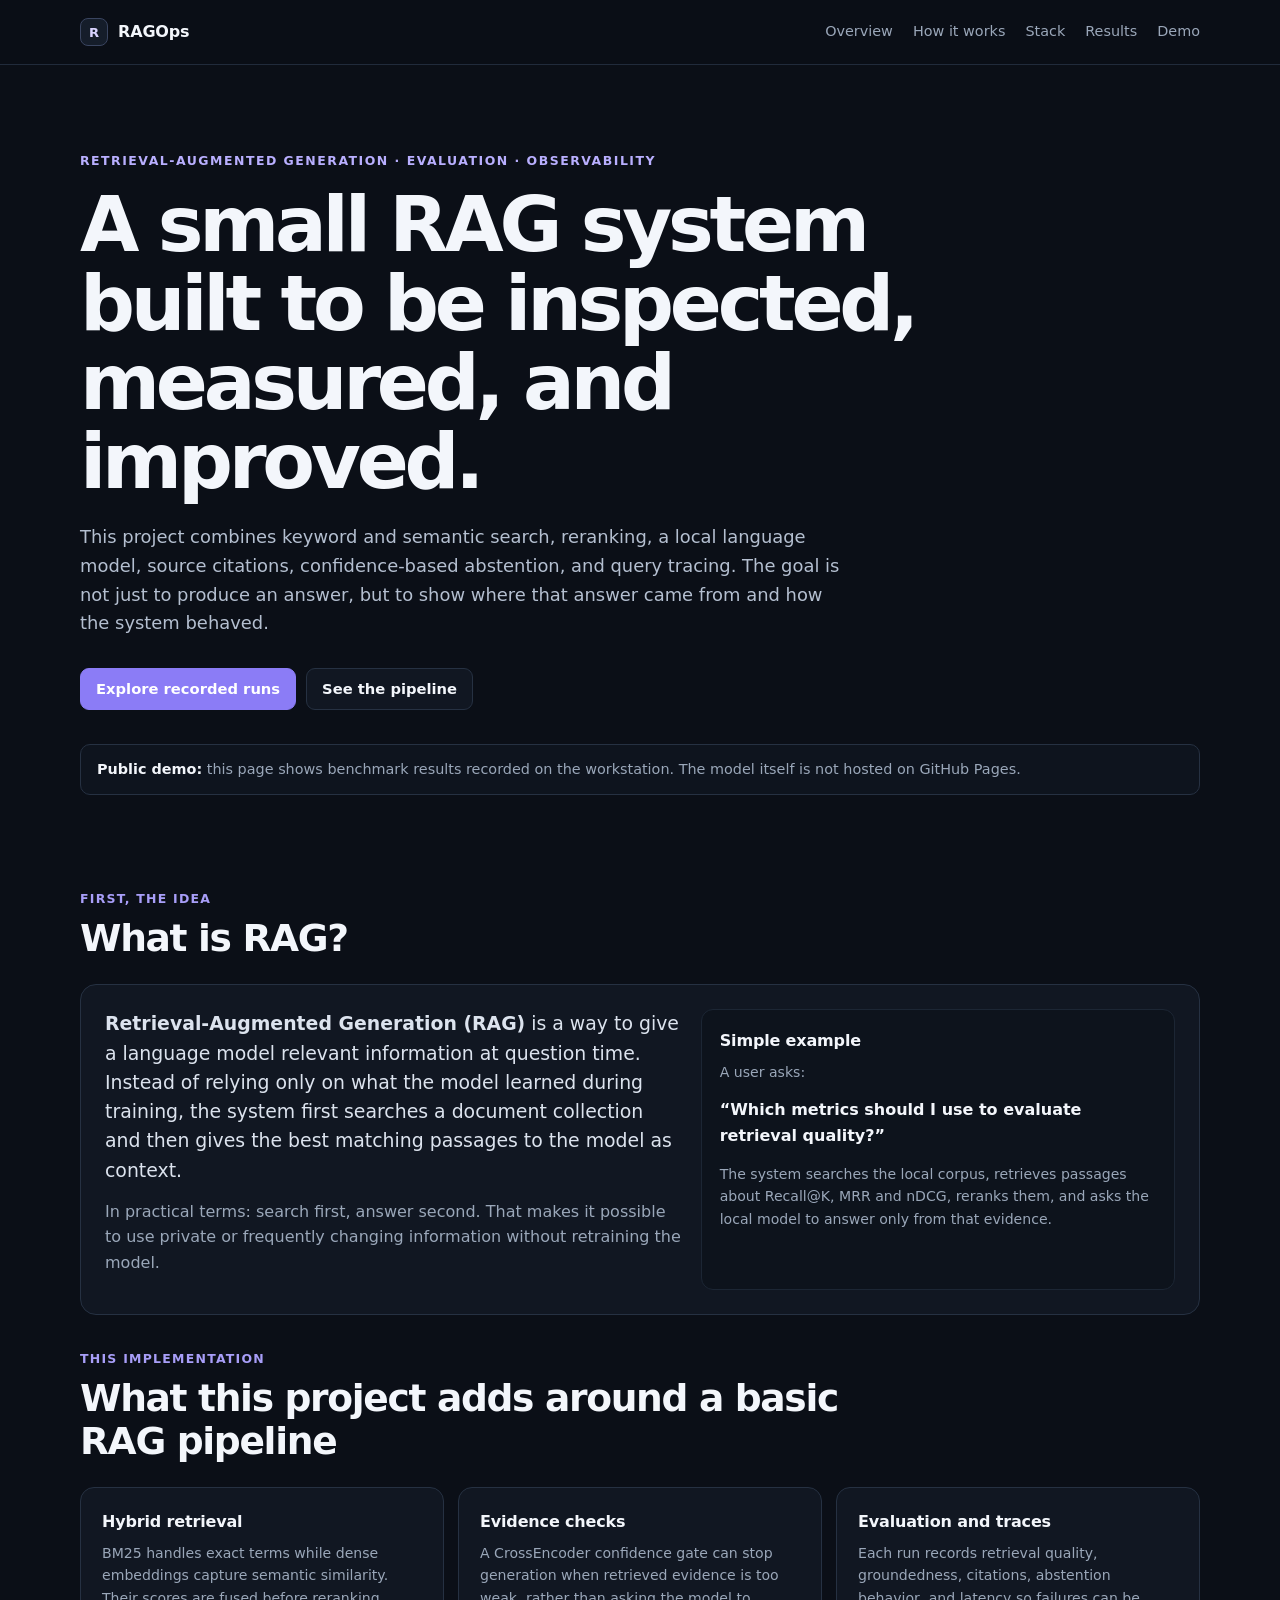
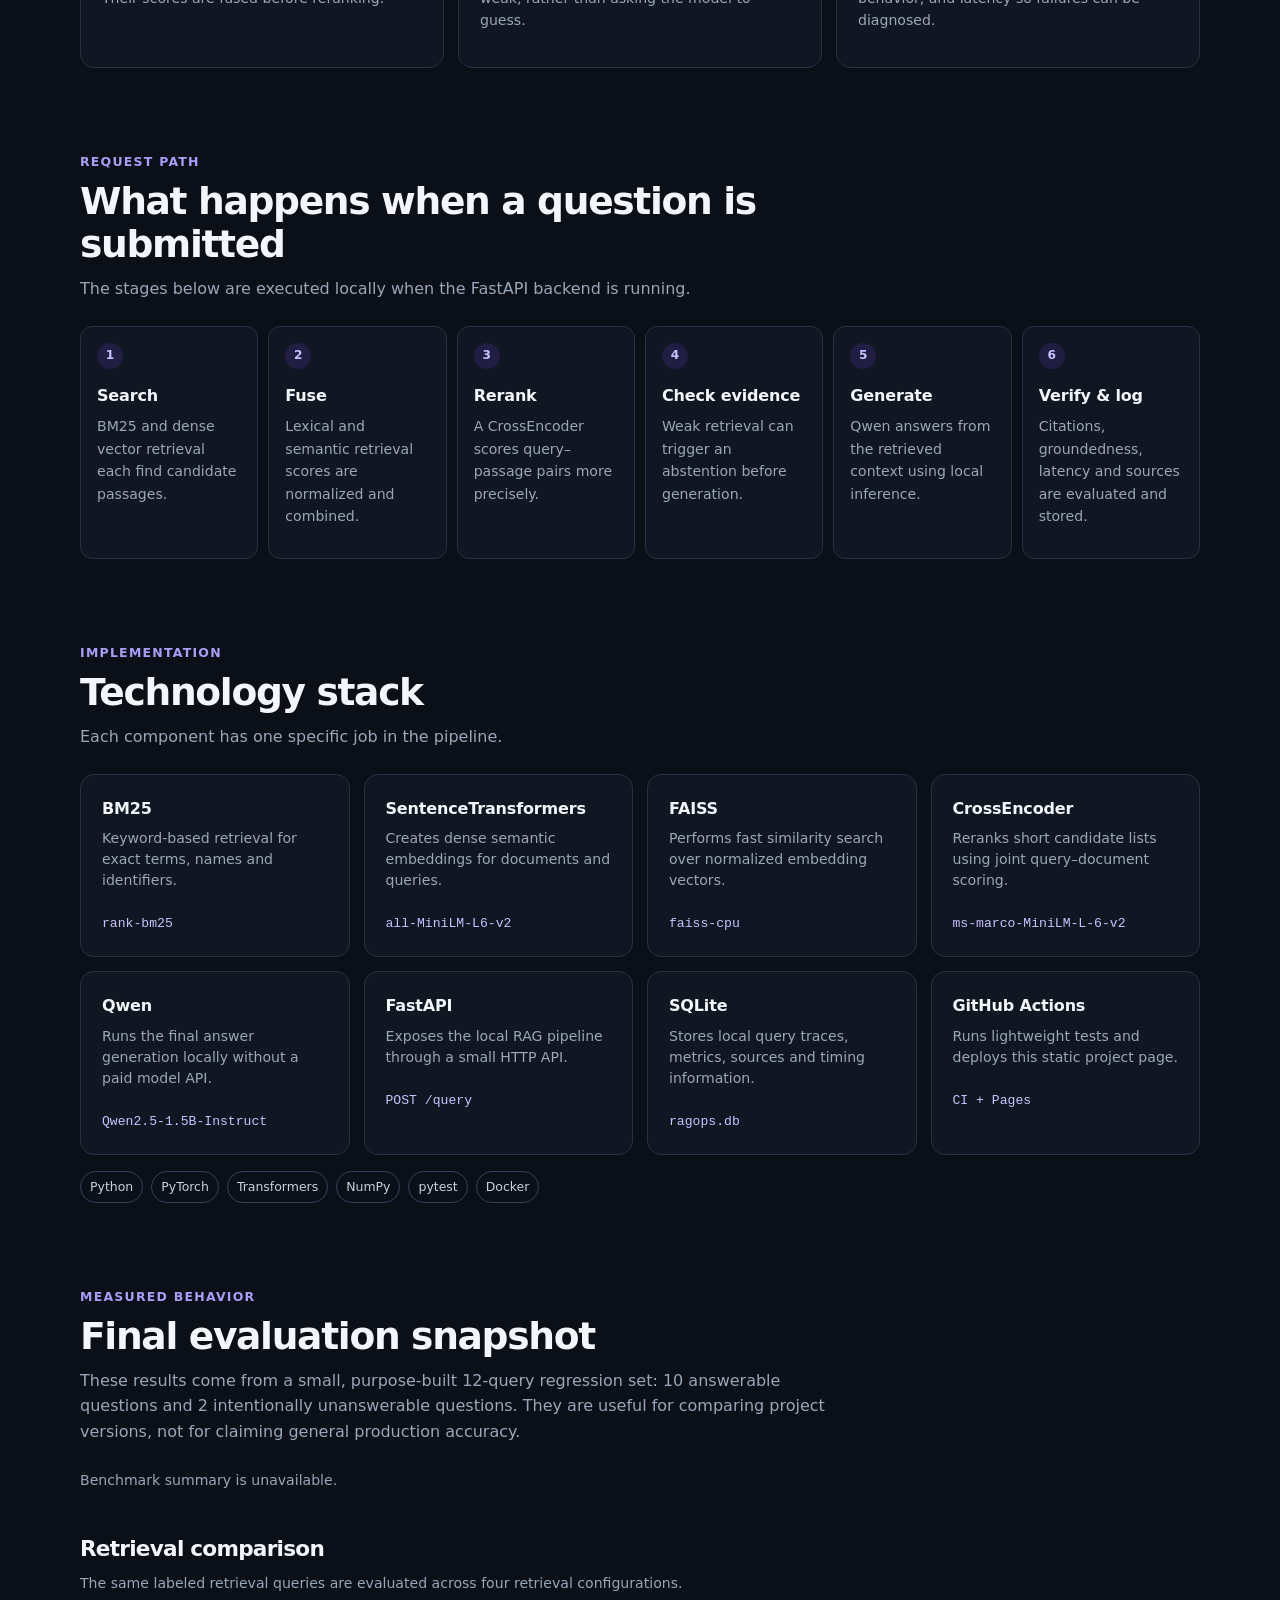
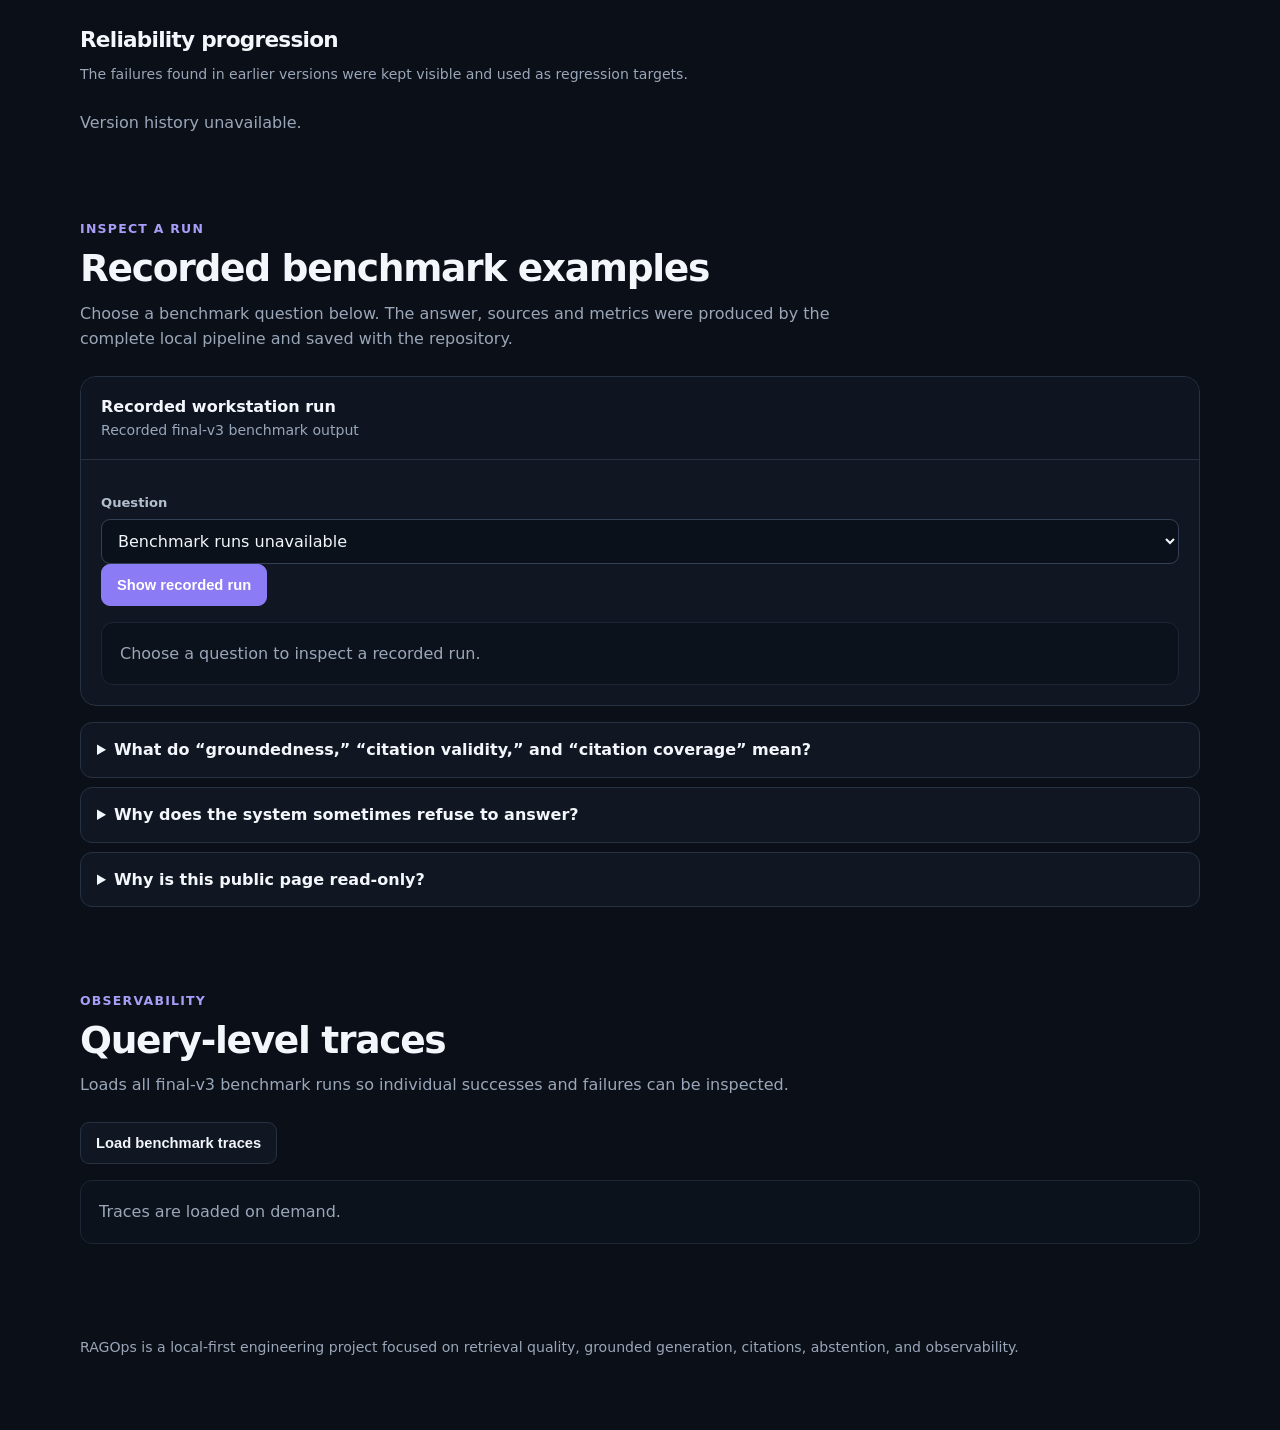
==== commit e2c8570b: "ui: redesign RAGOps project page for clarity" ====
--- a/static/index.html
+++ b/static/index.html
@@ -3,158 +3,494 @@
 <head>
   <meta charset="utf-8" />
   <meta name="viewport" content="width=device-width, initial-scale=1" />
-  <title>RAGOps Evaluation Dashboard</title>
+  <meta name="description" content="A local-first Retrieval-Augmented Generation system with hybrid search, reranking, grounded generation, citation checks, abstention, and evaluation." />
+  <title>RAGOps — Retrieval, Generation & Evaluation</title>
   <link rel="icon" type="image/svg+xml" href="./favicon.svg" />
   <style>
-    :root { color-scheme: dark; }
-    * { box-sizing: border-box; }
-    body { font-family: Inter, system-ui, sans-serif; max-width:1180px; margin:0 auto; padding:34px 20px 64px; background:#0b1020; color:#eef2ff; }
-    h1{margin:0 0 8px;font-size:2rem} h2{margin:0 0 12px} h3{margin:16px 0 8px}
-    .muted{color:#aab3cc}.ok{color:#86efac}.warn{color:#fbbf24}
-    .grid{display:grid;grid-template-columns:repeat(auto-fit,minmax(280px,1fr));gap:16px}
-    .metrics-grid{display:grid;grid-template-columns:repeat(auto-fit,minmax(150px,1fr));gap:12px;margin-top:12px}
-    .card{background:#151b2f;border:1px solid #2a3350;border-radius:14px;padding:20px;margin:16px 0}
-    .metric{background:#0f1528;border:1px solid #27304a;border-radius:10px;padding:14px}
-    .metric .value{font-size:1.35rem;font-weight:700;margin-top:4px}
-    textarea,input,select{width:100%;background:#0f1528;color:#eef2ff;border:1px solid #394566;border-radius:8px;padding:12px}
-    button{margin-top:10px;background:#6d5dfc;color:#fff;border:0;border-radius:8px;padding:10px 16px;cursor:pointer;font-weight:600}
-    button:hover{filter:brightness(1.08)}
-    .pill{display:inline-block;padding:4px 9px;margin:2px;border:1px solid #3f4a68;border-radius:999px;font-size:.85rem}
-    .answer-box{background:#0f1528;border:1px solid #27304a;border-radius:10px;padding:16px;margin-top:12px}
-    .source,.trace{padding:10px 0;border-top:1px solid #27304a}.source:first-child,.trace:first-child{border-top:0}
-    .small{font-size:.9rem} code{color:#c4b5fd}
-    .history-table{width:100%;border-collapse:collapse;margin-top:12px;font-size:.92rem}.history-table th,.history-table td{padding:10px;border-top:1px solid #27304a;text-align:left}.history-table th{color:#cbd5e1}.good{color:#86efac;font-weight:700}
+    :root{
+      color-scheme:dark;
+      --bg:#0b0f17;
+      --panel:#111722;
+      --panel-2:#151d2a;
+      --line:#263142;
+      --line-soft:#1c2634;
+      --text:#f3f6fb;
+      --muted:#9aa7b9;
+      --accent:#8b7cf6;
+      --accent-soft:#211d43;
+      --green:#79d7a5;
+      --amber:#e8bd66;
+      --max:1120px;
+    }
+    *{box-sizing:border-box}
+    html{scroll-behavior:smooth}
+    body{
+      margin:0;
+      background:var(--bg);
+      color:var(--text);
+      font-family:Inter,ui-sans-serif,system-ui,-apple-system,BlinkMacSystemFont,"Segoe UI",sans-serif;
+      line-height:1.6;
+    }
+    a{color:inherit}
+    .wrap{width:min(var(--max),calc(100% - 40px));margin:0 auto}
+    .site-header{
+      position:sticky;top:0;z-index:10;
+      border-bottom:1px solid rgba(38,49,66,.85);
+      background:rgba(11,15,23,.92);
+      backdrop-filter:blur(14px);
+    }
+    .nav{height:64px;display:flex;align-items:center;justify-content:space-between;gap:24px}
+    .brand{display:flex;align-items:center;gap:10px;font-weight:700;text-decoration:none;letter-spacing:-.01em}
+    .brand-mark{width:28px;height:28px;border-radius:8px;border:1px solid #3a4560;background:var(--panel-2);display:grid;place-items:center;color:#d9d4ff;font-size:.82rem}
+    .nav-links{display:flex;gap:20px;font-size:.9rem;color:var(--muted)}
+    .nav-links a{text-decoration:none}.nav-links a:hover{color:var(--text)}
+    .hero{padding:86px 0 52px}
+    .eyebrow{color:#b9afff;font-weight:700;font-size:.78rem;letter-spacing:.12em;text-transform:uppercase}
+    h1{font-size:clamp(2.5rem,6vw,4.8rem);line-height:1.03;letter-spacing:-.055em;max-width:900px;margin:14px 0 22px}
+    .hero-copy{max-width:760px;font-size:1.12rem;color:#b4bfd0;margin:0 0 30px}
+    .hero-actions{display:flex;flex-wrap:wrap;gap:10px}
+    .button{
+      display:inline-flex;align-items:center;justify-content:center;
+      min-height:42px;padding:0 15px;border-radius:9px;
+      border:1px solid var(--line);background:var(--panel);color:var(--text);
+      text-decoration:none;font-weight:650;font-size:.92rem;cursor:pointer;
+    }
+    .button.primary{background:var(--accent);border-color:var(--accent);color:white}
+    .button:hover{filter:brightness(1.07)}
+    .mode-strip{
+      margin-top:34px;padding:13px 16px;border:1px solid var(--line);
+      border-radius:10px;background:#0e141e;color:var(--muted);font-size:.9rem
+    }
+    .mode-strip strong{color:var(--text)}
+    section{padding:42px 0}
+    .section-head{max-width:760px;margin-bottom:24px}
+    .kicker{font-size:.78rem;color:#a89ef8;text-transform:uppercase;letter-spacing:.1em;font-weight:700}
+    h2{font-size:clamp(1.65rem,3vw,2.35rem);line-height:1.15;letter-spacing:-.035em;margin:8px 0 10px}
+    h3{font-size:1rem;margin:0 0 7px;letter-spacing:-.01em}
+    p{margin:0 0 14px}
+    .muted{color:var(--muted)}
+    .small{font-size:.88rem}
+    .grid-2,.grid-3,.grid-4{display:grid;gap:14px}
+    .grid-2{grid-template-columns:repeat(2,minmax(0,1fr))}
+    .grid-3{grid-template-columns:repeat(3,minmax(0,1fr))}
+    .grid-4{grid-template-columns:repeat(4,minmax(0,1fr))}
+    .card{
+      background:var(--panel);
+      border:1px solid var(--line);
+      border-radius:14px;
+      padding:21px;
+    }
+    .card.subtle{background:#0e141e}
+    .rag-definition{
+      display:grid;grid-template-columns:1.1fr .9fr;gap:16px;
+      padding:24px;border:1px solid var(--line);border-radius:16px;background:var(--panel)
+    }
+    .definition{
+      font-size:1.18rem;line-height:1.55;color:#dce3ee
+    }
+    .plain-box{
+      background:#0d131c;border:1px solid var(--line-soft);border-radius:12px;padding:18px
+    }
+    .flow{
+      display:grid;grid-template-columns:repeat(6,minmax(0,1fr));gap:10px
+    }
+    .step{
+      position:relative;min-height:142px;padding:16px;border:1px solid var(--line);
+      border-radius:12px;background:var(--panel)
+    }
+    .step-num{
+      width:26px;height:26px;border-radius:50%;display:grid;place-items:center;
+      background:var(--accent-soft);color:#c8c1ff;font-weight:700;font-size:.76rem;margin-bottom:14px
+    }
+    .stack-card .role{color:var(--muted);font-size:.88rem;line-height:1.5}
+    .stack-card code{display:inline-block;margin-top:8px;color:#c9c2ff;font-size:.82rem}
+    .metric-grid{display:grid;grid-template-columns:repeat(4,minmax(0,1fr));gap:12px}
+    .metric{
+      padding:17px;border:1px solid var(--line);border-radius:12px;background:#0e141e
+    }
+    .metric-label{color:var(--muted);font-size:.79rem;text-transform:uppercase;letter-spacing:.055em}
+    .metric-value{font-size:1.65rem;font-weight:760;letter-spacing:-.04em;margin-top:3px}
+    .metric-note{font-size:.78rem;color:var(--muted);margin-top:4px}
+    .table-wrap{overflow:auto;border:1px solid var(--line);border-radius:12px}
+    table{width:100%;border-collapse:collapse;min-width:760px;background:var(--panel)}
+    th,td{padding:12px 14px;text-align:left;border-bottom:1px solid var(--line-soft);font-size:.88rem}
+    th{color:#c5cfdd;font-weight:650;background:#0f1520}
+    tr:last-child td{border-bottom:0}
+    .good{color:var(--green);font-weight:700}
+    .warn{color:var(--amber)}
+    .pill-row{display:flex;flex-wrap:wrap;gap:8px}
+    .pill{padding:5px 9px;border:1px solid #344057;border-radius:999px;color:#c8d1df;font-size:.78rem}
+    .demo-shell{
+      border:1px solid var(--line);border-radius:16px;background:var(--panel);overflow:hidden
+    }
+    .demo-head{
+      display:flex;align-items:center;justify-content:space-between;gap:16px;
+      padding:17px 20px;border-bottom:1px solid var(--line);background:#0f1520
+    }
+    .demo-body{padding:20px}
+    label{display:block;margin:12px 0 6px;font-size:.82rem;color:#b3becd;font-weight:650}
+    select,textarea,input{
+      width:100%;background:#0b111a;color:var(--text);border:1px solid #344057;
+      border-radius:9px;padding:11px 12px;font:inherit
+    }
+    textarea{resize:vertical;min-height:92px}
+    .answer-box{margin-top:16px;padding:18px;border-radius:12px;background:#0c121b;border:1px solid var(--line-soft)}
+    .answer-box h3{margin-top:18px}.answer-box h3:first-child{margin-top:0}
+    .source,.trace{padding:12px 0;border-top:1px solid var(--line-soft)}
+    .source:first-child,.trace:first-child{border-top:0}
+    .trace-answer{margin-top:6px;color:#c5cfdd}
+    details{border:1px solid var(--line);border-radius:12px;background:var(--panel);padding:0 16px}
+    details+details{margin-top:9px}
+    summary{cursor:pointer;padding:14px 0;font-weight:650}
+    details p{color:var(--muted);padding-bottom:14px}
+    .footer{padding:50px 0 70px;color:var(--muted);font-size:.88rem}
+    code{color:#c8c1ff}
+    @media(max-width:920px){
+      .flow{grid-template-columns:repeat(3,minmax(0,1fr))}
+      .grid-4,.metric-grid{grid-template-columns:repeat(2,minmax(0,1fr))}
+      .rag-definition{grid-template-columns:1fr}
+    }
+    @media(max-width:680px){
+      .wrap{width:min(var(--max),calc(100% - 26px))}
+      .nav-links{display:none}
+      .hero{padding-top:58px}
+      .grid-2,.grid-3,.grid-4,.metric-grid,.flow{grid-template-columns:1fr}
+      .demo-head{align-items:flex-start;flex-direction:column}
+    }
   </style>
 </head>
 <body>
-  <h1>RAGOps Evaluation Dashboard</h1>
-  <p class="muted">BM25 + SentenceTransformers + FAISS → Hybrid Fusion → CrossEncoder → Qwen → Citation & Grounding Checks → SQLite Traces</p>
-
-  <div class="grid">
-    <div class="card">
-      <h2>Architecture</h2>
-      <p>Local-first RAG system with lexical/dense retrieval, reranking, local generation, abstention-aware evaluation, citation checks, and query tracing.</p>
-      <span class="pill">BM25</span><span class="pill">FAISS</span><span class="pill">SentenceTransformers</span>
-      <span class="pill">CrossEncoder</span><span class="pill">Qwen</span><span class="pill">FastAPI</span><span class="pill">SQLite</span>
-    </div>
-    <div class="card">
-      <h2>Runtime mode</h2>
-      <p id="modeText" class="muted"></p>
-      <p id="modeDetail" class="small muted"></p>
-    </div>
+<header class="site-header">
+  <div class="wrap nav">
+    <a class="brand" href="#top">
+      <span class="brand-mark">R</span>
+      <span>RAGOps</span>
+    </a>
+    <nav class="nav-links" aria-label="Primary">
+      <a href="#about">Overview</a>
+      <a href="#how">How it works</a>
+      <a href="#stack">Stack</a>
+      <a href="#results">Results</a>
+      <a href="#demo">Demo</a>
+    </nav>
   </div>
-
-  <div class="card">
-    <h2>Final benchmark</h2>
-    <p id="benchmarkNote" class="muted">Looking for final workstation benchmark artifacts...</p>
-    <div id="summaryMetrics" class="metrics-grid"></div>
-    <div id="pipelineSummary"></div>
+</header>
+
+<main id="top">
+  <div class="wrap hero">
+    <div class="eyebrow">Retrieval-Augmented Generation · Evaluation · Observability</div>
+    <h1>A small RAG system built to be inspected, measured, and improved.</h1>
+    <p class="hero-copy">
+      This project combines keyword and semantic search, reranking, a local language model,
+      source citations, confidence-based abstention, and query tracing. The goal is not just
+      to produce an answer, but to show where that answer came from and how the system behaved.
+    </p>
+    <div class="hero-actions">
+      <a class="button primary" href="#demo">Explore recorded runs</a>
+      <a class="button" href="#how">See the pipeline</a>
+    </div>
+    <div class="mode-strip" id="modeText">Loading runtime information…</div>
   </div>
 
-  <div class="card">
-    <h2>Reliability progression</h2>
-    <p class="muted">Measured regression history from the same small portfolio evaluation set. The purpose is to show failure analysis and iterative improvement, not to claim production-wide accuracy.</p>
-    <div id="reliabilityHistory"><span class="muted">Loading reliability history...</span></div>
+  <section id="about">
+    <div class="wrap">
+      <div class="section-head">
+        <div class="kicker">First, the idea</div>
+        <h2>What is RAG?</h2>
+      </div>
+      <div class="rag-definition">
+        <div>
+          <p class="definition">
+            <strong>Retrieval-Augmented Generation (RAG)</strong> is a way to give a language model
+            relevant information at question time. Instead of relying only on what the model learned
+            during training, the system first searches a document collection and then gives the best
+            matching passages to the model as context.
+          </p>
+          <p class="muted">
+            In practical terms: search first, answer second. That makes it possible to use private or
+            frequently changing information without retraining the model.
+          </p>
+        </div>
+        <div class="plain-box">
+          <h3>Simple example</h3>
+          <p class="muted small">A user asks:</p>
+          <p><strong>“Which metrics should I use to evaluate retrieval quality?”</strong></p>
+          <p class="muted small">
+            The system searches the local corpus, retrieves passages about Recall@K, MRR and nDCG,
+            reranks them, and asks the local model to answer only from that evidence.
+          </p>
+        </div>
+      </div>
+
+      <div class="section-head" style="margin-top:34px">
+        <div class="kicker">This implementation</div>
+        <h2>What this project adds around a basic RAG pipeline</h2>
+      </div>
+      <div class="grid-3">
+        <div class="card">
+          <h3>Hybrid retrieval</h3>
+          <p class="muted small">BM25 handles exact terms while dense embeddings capture semantic similarity. Their scores are fused before reranking.</p>
+        </div>
+        <div class="card">
+          <h3>Evidence checks</h3>
+          <p class="muted small">A CrossEncoder confidence gate can stop generation when retrieved evidence is too weak, rather than asking the model to guess.</p>
+        </div>
+        <div class="card">
+          <h3>Evaluation and traces</h3>
+          <p class="muted small">Each run records retrieval quality, groundedness, citations, abstention behavior, and latency so failures can be diagnosed.</p>
+        </div>
+      </div>
+    </div>
+  </section>
+
+  <section id="how">
+    <div class="wrap">
+      <div class="section-head">
+        <div class="kicker">Request path</div>
+        <h2>What happens when a question is submitted</h2>
+        <p class="muted">The stages below are executed locally when the FastAPI backend is running.</p>
+      </div>
+      <div class="flow">
+        <div class="step"><div class="step-num">1</div><h3>Search</h3><p class="muted small">BM25 and dense vector retrieval each find candidate passages.</p></div>
+        <div class="step"><div class="step-num">2</div><h3>Fuse</h3><p class="muted small">Lexical and semantic retrieval scores are normalized and combined.</p></div>
+        <div class="step"><div class="step-num">3</div><h3>Rerank</h3><p class="muted small">A CrossEncoder scores query–passage pairs more precisely.</p></div>
+        <div class="step"><div class="step-num">4</div><h3>Check evidence</h3><p class="muted small">Weak retrieval can trigger an abstention before generation.</p></div>
+        <div class="step"><div class="step-num">5</div><h3>Generate</h3><p class="muted small">Qwen answers from the retrieved context using local inference.</p></div>
+        <div class="step"><div class="step-num">6</div><h3>Verify & log</h3><p class="muted small">Citations, groundedness, latency and sources are evaluated and stored.</p></div>
+      </div>
+    </div>
+  </section>
+
+  <section id="stack">
+    <div class="wrap">
+      <div class="section-head">
+        <div class="kicker">Implementation</div>
+        <h2>Technology stack</h2>
+        <p class="muted">Each component has one specific job in the pipeline.</p>
+      </div>
+      <div class="grid-4">
+        <div class="card stack-card"><h3>BM25</h3><p class="role">Keyword-based retrieval for exact terms, names and identifiers.</p><code>rank-bm25</code></div>
+        <div class="card stack-card"><h3>SentenceTransformers</h3><p class="role">Creates dense semantic embeddings for documents and queries.</p><code>all-MiniLM-L6-v2</code></div>
+        <div class="card stack-card"><h3>FAISS</h3><p class="role">Performs fast similarity search over normalized embedding vectors.</p><code>faiss-cpu</code></div>
+        <div class="card stack-card"><h3>CrossEncoder</h3><p class="role">Reranks short candidate lists using joint query–document scoring.</p><code>ms-marco-MiniLM-L-6-v2</code></div>
+        <div class="card stack-card"><h3>Qwen</h3><p class="role">Runs the final answer generation locally without a paid model API.</p><code>Qwen2.5-1.5B-Instruct</code></div>
+        <div class="card stack-card"><h3>FastAPI</h3><p class="role">Exposes the local RAG pipeline through a small HTTP API.</p><code>POST /query</code></div>
+        <div class="card stack-card"><h3>SQLite</h3><p class="role">Stores local query traces, metrics, sources and timing information.</p><code>ragops.db</code></div>
+        <div class="card stack-card"><h3>GitHub Actions</h3><p class="role">Runs lightweight tests and deploys this static project page.</p><code>CI + Pages</code></div>
+      </div>
+      <div class="pill-row" style="margin-top:16px">
+        <span class="pill">Python</span><span class="pill">PyTorch</span><span class="pill">Transformers</span>
+        <span class="pill">NumPy</span><span class="pill">pytest</span><span class="pill">Docker</span>
+      </div>
+    </div>
+  </section>
+
+  <section id="results">
+    <div class="wrap">
+      <div class="section-head">
+        <div class="kicker">Measured behavior</div>
+        <h2>Final evaluation snapshot</h2>
+        <p class="muted">
+          These results come from a small, purpose-built 12-query regression set:
+          10 answerable questions and 2 intentionally unanswerable questions.
+          They are useful for comparing project versions, not for claiming general production accuracy.
+        </p>
+      </div>
+      <div id="benchmarkNote" class="muted small" style="margin-bottom:12px">Loading benchmark…</div>
+      <div id="summaryMetrics" class="metric-grid"></div>
+
+      <div class="section-head" style="margin-top:34px">
+        <h2 style="font-size:1.35rem">Retrieval comparison</h2>
+        <p class="muted small">The same labeled retrieval queries are evaluated across four retrieval configurations.</p>
+      </div>
+      <div id="pipelineSummary"></div>
+
+      <div class="section-head" style="margin-top:34px">
+        <h2 style="font-size:1.35rem">Reliability progression</h2>
+        <p class="muted small">The failures found in earlier versions were kept visible and used as regression targets.</p>
+      </div>
+      <div id="reliabilityHistory"><span class="muted">Loading version history…</span></div>
+    </div>
+  </section>
+
+  <section id="demo">
+    <div class="wrap">
+      <div class="section-head">
+        <div class="kicker">Inspect a run</div>
+        <h2>Recorded benchmark examples</h2>
+        <p class="muted" id="queryHelp"></p>
+      </div>
+      <div class="demo-shell">
+        <div class="demo-head">
+          <div>
+            <strong id="demoModeTitle">Recorded run</strong>
+            <div class="muted small" id="modeDetail"></div>
+          </div>
+        </div>
+        <div class="demo-body">
+          <div id="pagesSelectorWrap" style="display:none">
+            <label for="recordedQuery">Question</label>
+            <select id="recordedQuery"></select>
+          </div>
+          <div id="localQueryWrap">
+            <label for="question">Question</label>
+            <textarea id="question">What is retrieval augmented generation?</textarea>
+            <label for="topK">Number of passages to pass to the model</label>
+            <input id="topK" type="number" min="1" max="8" value="3" />
+          </div>
+          <button class="button primary" id="askBtn">Run query</button>
+          <span id="status" class="muted small" style="margin-left:10px"></span>
+          <div id="result" class="answer-box"><span class="muted">Choose a question to inspect a recorded run.</span></div>
+        </div>
+      </div>
+
+      <details style="margin-top:16px">
+        <summary>What do “groundedness,” “citation validity,” and “citation coverage” mean?</summary>
+        <p><strong>Groundedness</strong> estimates whether answer sentences are semantically supported by retrieved passages. <strong>Citation validity</strong> checks whether cited source IDs actually belong to the retrieved set. <strong>Citation coverage</strong> measures how many factual answer sentences include a source citation.</p>
+      </details>
+      <details>
+        <summary>Why does the system sometimes refuse to answer?</summary>
+        <p>If the strongest reranked passage falls below a calibrated confidence threshold, generation is skipped and the system returns an insufficient-evidence response. This is intended to reduce unsupported answers when retrieval is weak.</p>
+      </details>
+      <details>
+        <summary>Why is this public page read-only?</summary>
+        <p>GitHub Pages serves static files only. The full FastAPI, FAISS, CrossEncoder and Qwen pipeline runs locally on the workstation. This page publishes recorded benchmark artifacts so the project can be inspected without keeping a GPU machine online.</p>
+      </details>
+    </div>
+  </section>
+
+  <section id="traces">
+    <div class="wrap">
+      <div class="section-head">
+        <div class="kicker">Observability</div>
+        <h2>Query-level traces</h2>
+        <p class="muted" id="traceHelp"></p>
+      </div>
+      <button class="button" id="tracesBtn">Load benchmark traces</button>
+      <div id="tracesBox" class="answer-box"><span class="muted">Traces are loaded on demand.</span></div>
+    </div>
+  </section>
+</main>
+
+<footer class="footer">
+  <div class="wrap">
+    RAGOps is a local-first engineering project focused on retrieval quality, grounded generation, citations, abstention, and observability.
   </div>
-
-  <div class="card">
-    <h2>RAG query</h2>
-    <p id="queryHelp" class="muted"></p>
-    <div id="pagesSelectorWrap" style="display:none">
-      <label for="recordedQuery">Recorded benchmark query</label>
-      <select id="recordedQuery"></select>
-    </div>
-    <div id="localQueryWrap">
-      <textarea id="question" rows="3">What is retrieval augmented generation?</textarea>
-      <label for="topK">Top K</label>
-      <input id="topK" type="number" min="1" max="8" value="3" />
-    </div>
-    <button id="askBtn">Run query</button>
-    <p id="status" class="muted"></p>
-    <div id="result" class="answer-box"><span class="muted">No query selected yet.</span></div>
-  </div>
-
-  <div class="card">
-    <h2>Evaluation traces</h2>
-    <p id="traceHelp" class="muted"></p>
-    <button id="tracesBtn">Load traces</button>
-    <div id="traces" class="answer-box"><span class="muted">No traces loaded.</span></div>
-  </div>
+</footer>
 
 <script>
-const local = ["127.0.0.1","localhost"].includes(window.location.hostname);
-const modeText=document.getElementById("modeText"),modeDetail=document.getElementById("modeDetail");
-const askBtn=document.getElementById("askBtn"),tracesBtn=document.getElementById("tracesBtn");
-const status=document.getElementById("status"),result=document.getElementById("result"),traces=document.getElementById("traces");
-const pct=v=>v==null?"—":Math.round(v*100)+"%";
+const local=["127.0.0.1","localhost"].includes(window.location.hostname);
+const askBtn=document.getElementById("askBtn");
+const tracesBtn=document.getElementById("tracesBtn");
+const status=document.getElementById("status");
+const result=document.getElementById("result");
+const tracesBox=document.getElementById("tracesBox");
+const pct=v=>v==null?"—":(v*100).toFixed(v*100%1===0?0:1)+"%";
 let finalRuns=[];
 
 if(local){
-  modeText.innerHTML='<span class="ok">Local API mode:</span> live FastAPI + local Qwen inference is enabled.';
-  modeDetail.innerHTML='Swagger docs: <code>/docs</code>.';
-  document.getElementById("queryHelp").textContent="Runs the full local retrieval + reranking + generation pipeline.";
-  document.getElementById("traceHelp").textContent="Loads recent SQLite-backed local traces.";
-  askBtn.textContent="Ask local RAG"; tracesBtn.textContent="Load local traces";
+  document.getElementById("modeText").innerHTML="<strong>Local mode:</strong> the full FastAPI + retrieval + Qwen pipeline is available on this machine.";
+  document.getElementById("modeDetail").innerHTML='Live inference is enabled. API documentation is available at <code>/docs</code>.';
+  document.getElementById("demoModeTitle").textContent="Live local query";
+  document.getElementById("queryHelp").textContent="Submit a question to the local pipeline and inspect its answer, retrieved passages, citations and timing.";
+  document.getElementById("traceHelp").textContent="Loads recent SQLite-backed traces from the local API.";
+  tracesBtn.textContent="Load local traces";
 }else{
-  modeText.innerHTML='<span class="warn">GitHub Pages mode:</span> showing committed workstation benchmark artifacts.';
-  modeDetail.textContent="The public site does not host Qwen; recorded benchmark outputs are displayed here.";
-  document.getElementById("queryHelp").textContent="Choose a real workstation benchmark query and inspect its recorded answer, citations, sources, and latency.";
-  document.getElementById("traceHelp").textContent="Loads the final benchmark query-level runs when available.";
+  document.getElementById("modeText").innerHTML="<strong>Public demo:</strong> this page shows benchmark results recorded on the workstation. The model itself is not hosted on GitHub Pages.";
+  document.getElementById("modeDetail").textContent="Recorded final-v3 benchmark output";
+  document.getElementById("demoModeTitle").textContent="Recorded workstation run";
+  document.getElementById("queryHelp").textContent="Choose a benchmark question below. The answer, sources and metrics were produced by the complete local pipeline and saved with the repository.";
+  document.getElementById("traceHelp").textContent="Loads all final-v3 benchmark runs so individual successes and failures can be inspected.";
   document.getElementById("localQueryWrap").style.display="none";
   document.getElementById("pagesSelectorWrap").style.display="block";
-  askBtn.textContent="Show benchmark run"; tracesBtn.textContent="Load benchmark traces";
+  askBtn.textContent="Show recorded run";
 }
 
 function renderQuery(data,demo=false){
   const m=data.metrics||{},lat=data.latency_ms||{},sources=data.sources||[];
+  const confidence=m.retrieval_confidence||{};
   result.innerHTML=`
-    <h3>Answer</h3><p>${data.answer||"No answer returned."}</p>
-    <div class="metrics-grid">
-      <div class="metric"><div class="muted">Status</div><div class="value">${data.answer_status||"answered"}</div></div>
-      <div class="metric"><div class="muted">Groundedness</div><div class="value">${pct(m.groundedness_score)}</div></div>
-      <div class="metric"><div class="muted">Citation validity</div><div class="value">${m.citation_validity==null?"N/A":pct(m.citation_validity)}</div></div>
-      <div class="metric"><div class="muted">Citation coverage</div><div class="value">${m.citation_coverage==null?"N/A":pct(m.citation_coverage)}</div></div>
-      <div class="metric"><div class="muted">Total latency</div><div class="value">${lat.total??"—"} ms</div></div>
-    </div>
-    <h3>Retrieved sources</h3>
-    <div>${sources.map((s,i)=>`<div class="source"><strong>${i+1}. ${s.title||s.id}</strong><div class="muted small">score ${s.score??"—"}${s.rerank_score!=null?" · rerank "+s.rerank_score:""}</div></div>`).join("")||'<span class="muted">No sources.</span>'}</div>
-    ${demo?'<p class="muted small">Recorded workstation benchmark result; no live inference is running on GitHub Pages.</p>':""}
+    <h3>Answer</h3>
+    <p>${data.answer||"No answer returned."}</p>
+    <div class="metric-grid" style="margin-top:18px">
+      <div class="metric"><div class="metric-label">Status</div><div class="metric-value" style="font-size:1.1rem">${data.answer_status||"answered"}</div></div>
+      <div class="metric"><div class="metric-label">Groundedness</div><div class="metric-value">${pct(m.groundedness_score)}</div></div>
+      <div class="metric"><div class="metric-label">Citation validity</div><div class="metric-value">${m.citation_validity==null?"N/A":pct(m.citation_validity)}</div></div>
+      <div class="metric"><div class="metric-label">Citation coverage</div><div class="metric-value">${m.citation_coverage==null?"N/A":pct(m.citation_coverage)}</div></div>
+    </div>
+    <p class="muted small" style="margin-top:12px">
+      Total latency: ${lat.total??"—"} ms
+      ${confidence.top_rerank_score!=null?" · top reranker score: "+confidence.top_rerank_score:""}
+      ${confidence.gate?" · confidence gate: "+confidence.gate:""}
+    </p>
+    <h3>Retrieved passages</h3>
+    <div>${sources.map((s,i)=>`
+      <div class="source">
+        <strong>${i+1}. ${s.title||s.id}</strong>
+        <div class="muted small">hybrid score ${s.score??"—"}${s.rerank_score!=null?" · CrossEncoder "+s.rerank_score:""}</div>
+      </div>`).join("")||'<span class="muted">No source details available.</span>'}</div>
+    ${demo?'<p class="muted small" style="margin-top:12px">This is a stored benchmark result; no model is running in the browser.</p>':""}
   `;
 }
 
 async function loadBenchmark(){
   try{
-    const r=await fetch("./data/final_benchmark_summary.json?v="+Date.now(), {cache:"no-store"});
+    const r=await fetch("./data/final_benchmark_summary.json?v="+Date.now(),{cache:"no-store"});
     if(!r.ok) throw new Error();
     const d=await r.json(),e=d.end_to_end||{};
-    document.getElementById("benchmarkNote").innerHTML='<span class="ok">Final workstation benchmark loaded.</span> Generated '+new Date(d.generated_at).toLocaleString()+'.';
+    document.getElementById("benchmarkNote").textContent=
+      (d.benchmark_version||"Final benchmark")+" · generated "+new Date(d.generated_at).toLocaleString();
     document.getElementById("summaryMetrics").innerHTML=`
-      <div class="metric"><div class="muted">Queries</div><div class="value">${e.queries_evaluated??"—"}</div></div>
-      <div class="metric"><div class="muted">Behavior accuracy</div><div class="value">${pct(e.behavior_accuracy)}</div></div>
-      <div class="metric"><div class="muted">Groundedness</div><div class="value">${pct(e.avg_groundedness)}</div></div>
-      <div class="metric"><div class="muted">Citation validity</div><div class="value">${pct(e.avg_citation_validity)}</div></div>
-      <div class="metric"><div class="muted">Citation coverage</div><div class="value">${pct(e.avg_citation_coverage)}</div></div>
-      <div class="metric"><div class="muted">Abstention accuracy</div><div class="value">${pct(e.abstention_accuracy)}</div></div>
-      <div class="metric"><div class="muted">Avg total latency</div><div class="value">${e.avg_total_ms??"—"} ms</div></div>`;
-    document.getElementById("pipelineSummary").innerHTML='<h3>Retrieval comparison</h3>'+ (d.retrieval_pipelines||[]).map(p=>
-      `<div class="source"><strong>${p.name}</strong><div class="muted small">Recall@5 ${pct(p.recall_at_k)} · Precision@5 ${pct(p.precision_at_k)} · MRR ${pct(p.mrr)} · nDCG@5 ${pct(p.ndcg_at_k)} · ${p.avg_latency_ms} ms</div></div>`
-    ).join("");
+      <div class="metric"><div class="metric-label">Behavior accuracy</div><div class="metric-value">${pct(e.behavior_accuracy)}</div><div class="metric-note">Expected answer vs. abstention behavior</div></div>
+      <div class="metric"><div class="metric-label">Groundedness</div><div class="metric-value">${pct(e.avg_groundedness)}</div><div class="metric-note">Sentence support from retrieved context</div></div>
+      <div class="metric"><div class="metric-label">Citation validity</div><div class="metric-value">${pct(e.avg_citation_validity)}</div><div class="metric-note">Citations point to retrieved sources</div></div>
+      <div class="metric"><div class="metric-label">Citation coverage</div><div class="metric-value">${pct(e.avg_citation_coverage)}</div><div class="metric-note">Factual sentences carrying citations</div></div>
+      <div class="metric"><div class="metric-label">Abstention accuracy</div><div class="metric-value">${pct(e.abstention_accuracy)}</div><div class="metric-note">Unanswerable questions refused correctly</div></div>
+      <div class="metric"><div class="metric-label">Average latency</div><div class="metric-value">${((e.avg_total_ms||0)/1000).toFixed(1)}s</div><div class="metric-note">End-to-end workstation runtime</div></div>
+      <div class="metric"><div class="metric-label">Questions</div><div class="metric-value">${e.queries_evaluated??"—"}</div><div class="metric-note">10 answerable + 2 unanswerable</div></div>
+      <div class="metric"><div class="metric-label">Gate abstentions</div><div class="metric-value">${e.confidence_gated_abstentions??"—"}</div><div class="metric-note">Generation skipped due to weak evidence</div></div>
+    `;
+    const ps=d.retrieval_pipelines||[];
+    document.getElementById("pipelineSummary").innerHTML=`
+      <div class="table-wrap"><table>
+      <thead><tr><th>Pipeline</th><th>Recall@5</th><th>Precision@5</th><th>MRR</th><th>nDCG@5</th><th>Avg. latency</th></tr></thead>
+      <tbody>${ps.map(p=>`<tr><td><strong>${p.name}</strong></td><td>${pct(p.recall_at_k)}</td><td>${pct(p.precision_at_k)}</td><td>${pct(p.mrr)}</td><td>${pct(p.ndcg_at_k)}</td><td>${p.avg_latency_ms} ms</td></tr>`).join("")}</tbody>
+      </table></div>`;
   }catch(e){
-    document.getElementById("benchmarkNote").innerHTML='<span class="warn">Final workstation benchmark not committed yet.</span> Run <code>python scripts/run_final_benchmark.py</code> on the workstation, then commit the generated JSON files.';
-    const r=await fetch("./data/evaluation_summary.json?v="+Date.now(), {cache:"no-store"});
-    if(r.ok){
-      const d=await r.json(),m=d.summary_metrics||{};
-      document.getElementById("summaryMetrics").innerHTML=`
-        <div class="metric"><div class="muted">Legacy demo queries</div><div class="value">${m.queries_evaluated??"—"}</div></div>
-        <div class="metric"><div class="muted">Legacy Recall@5</div><div class="value">${pct(m.avg_recall_at_5)}</div></div>`;
-    }
+    document.getElementById("benchmarkNote").textContent="Benchmark summary is unavailable.";
+  }
+}
+
+async function loadReliabilityHistory(){
+  try{
+    const r=await fetch("./data/reliability_history.json?v="+Date.now(),{cache:"no-store"});
+    if(!r.ok) throw new Error();
+    const d=await r.json();
+    document.getElementById("reliabilityHistory").innerHTML=`
+      <div class="table-wrap"><table>
+        <thead><tr><th>Version</th><th>Behavior</th><th>Groundedness</th><th>Citation validity</th><th>Citation coverage</th><th>Abstention</th><th>Latency</th></tr></thead>
+        <tbody>${(d.versions||[]).map(v=>`
+          <tr>
+            <td><strong>${v.version}</strong></td>
+            <td>${pct(v.behavior_accuracy)}</td>
+            <td>${pct(v.groundedness)}</td>
+            <td>${v.citation_validity==null?"N/A":pct(v.citation_validity)}</td>
+            <td>${pct(v.citation_coverage)}</td>
+            <td>${pct(v.abstention_accuracy)}</td>
+            <td>${(v.avg_total_ms/1000).toFixed(1)} s</td>
+          </tr>`).join("")}
+        </tbody>
+      </table></div>
+      <p class="muted small" style="margin-top:10px">${d.benchmark_scope||""}</p>`;
+  }catch(e){
+    document.getElementById("reliabilityHistory").innerHTML='<span class="muted">Version history unavailable.</span>';
   }
 }
 
 async function loadFinalRuns(){
   if(local) return;
   try{
-    const r=await fetch("./data/final_benchmark_runs.json?v="+Date.now(), {cache:"no-store"});
+    const r=await fetch("./data/final_benchmark_runs.json?v="+Date.now(),{cache:"no-store"});
     if(!r.ok) throw new Error();
     finalRuns=await r.json();
     const select=document.getElementById("recordedQuery");
@@ -162,7 +498,7 @@
     const firstAnswered=finalRuns.findIndex(x=>x.answer_status==="answered");
     if(firstAnswered>=0) select.value=String(firstAnswered);
   }catch(e){
-    document.getElementById("recordedQuery").innerHTML='<option>Final benchmark not available yet</option>';
+    document.getElementById("recordedQuery").innerHTML="<option>Benchmark runs unavailable</option>";
     askBtn.disabled=true;
   }
 }
@@ -171,64 +507,54 @@
   askBtn.disabled=true;
   try{
     if(!local){
-      const i=Number(document.getElementById("recordedQuery").value);
-      const run=finalRuns[i];
+      const run=finalRuns[Number(document.getElementById("recordedQuery").value)];
       if(!run) throw new Error("No benchmark run available.");
-      renderQuery(run,true); status.textContent="Recorded benchmark run loaded."; return;
-    }
-    status.textContent="Running retrieval + generation...";
-    const query=document.getElementById("question").value.trim(),top_k=Number(document.getElementById("topK").value||3);
+      renderQuery(run,true);
+      status.textContent="Recorded run loaded.";
+      return;
+    }
+    status.textContent="Running retrieval and generation…";
+    const query=document.getElementById("question").value.trim();
+    const top_k=Number(document.getElementById("topK").value||3);
     const r=await fetch("/query",{method:"POST",headers:{"Content-Type":"application/json"},body:JSON.stringify({query,top_k})});
-    const d=await r.json(); if(!r.ok) throw new Error(d.detail||"request failed");
-    renderQuery(d,false); status.textContent=`Live query complete in ${d?.latency_ms?.total??"?"} ms.`;
-  }catch(e){result.innerHTML='<span class="warn">'+String(e)+'</span>';status.textContent="Request failed."}
-  finally{askBtn.disabled=false}
+    const d=await r.json();
+    if(!r.ok) throw new Error(d.detail||"request failed");
+    renderQuery(d,false);
+    status.textContent="Query complete.";
+  }catch(e){
+    result.innerHTML='<span class="warn">'+String(e)+'</span>';
+    status.textContent="Request failed.";
+  }finally{
+    askBtn.disabled=false;
+  }
 });
 
 tracesBtn.addEventListener("click",async()=>{
-  tracesBtn.disabled=true; traces.innerHTML='<span class="muted">Loading...</span>';
+  tracesBtn.disabled=true;
+  tracesBox.innerHTML='<span class="muted">Loading…</span>';
   try{
     const endpoint=local?"/traces?limit=20":"./data/final_benchmark_runs.json?v="+Date.now();
-    const r=await fetch(endpoint); if(!r.ok) throw new Error("trace data unavailable");
-    const p=await r.json(),items=Array.isArray(p)?p:(p.traces||p.items||[]);
-    traces.innerHTML=items.map((t,i)=>{
+    const r=await fetch(endpoint);
+    if(!r.ok) throw new Error("trace data unavailable");
+    const payload=await r.json();
+    const items=Array.isArray(payload)?payload:(payload.traces||payload.items||[]);
+    tracesBox.innerHTML=items.map((t,i)=>{
       const m=t.metrics||{};
-      return `<div class="trace"><strong>${i+1}. ${t.query||"Query"}</strong>
-      <div class="muted small">Status: ${t.answer_status||"—"} · Groundedness: ${pct(m.groundedness_score??m.groundedness)} · Citation validity: ${m.citation_validity==null?"N/A":pct(m.citation_validity)} · Latency: ${t?.latency_ms?.total??m.latency_ms??"—"} ms</div>
-      <div class="small">${t.answer||""}</div></div>`;
+      return `<div class="trace">
+        <strong>${i+1}. ${t.query||"Query"}</strong>
+        <div class="muted small">Status: ${t.answer_status||"—"} · Groundedness: ${pct(m.groundedness_score??m.groundedness)} · Citation validity: ${m.citation_validity==null?"N/A":pct(m.citation_validity)} · Latency: ${t?.latency_ms?.total??m.latency_ms??"—"} ms</div>
+        <div class="trace-answer small">${t.answer||""}</div>
+      </div>`;
     }).join("")||'<span class="muted">No traces found.</span>';
-  }catch(e){traces.innerHTML='<span class="warn">'+String(e)+'</span>'}
-  finally{tracesBtn.disabled=false}
+  }catch(e){
+    tracesBox.innerHTML='<span class="warn">'+String(e)+'</span>';
+  }finally{
+    tracesBtn.disabled=false;
+  }
 });
 
-async function loadReliabilityHistory(){
-  try{
-    const r=await fetch("./data/reliability_history.json?v="+Date.now(), {cache:"no-store"});
-    if(!r.ok) throw new Error();
-    const d=await r.json();
-    const rows=(d.versions||[]).map(v=>`
-      <tr>
-        <td><strong>${v.version}</strong></td>
-        <td>${pct(v.behavior_accuracy)}</td>
-        <td>${pct(v.groundedness)}</td>
-        <td>${v.citation_validity==null?"N/A":pct(v.citation_validity)}</td>
-        <td>${pct(v.citation_coverage)}</td>
-        <td>${pct(v.abstention_accuracy)}</td>
-        <td>${(v.avg_total_ms/1000).toFixed(1)} s</td>
-      </tr>`).join("");
-    document.getElementById("reliabilityHistory").innerHTML=`
-      <table class="history-table">
-        <thead><tr><th>Version</th><th>Behavior</th><th>Groundedness</th><th>Citation validity</th><th>Citation coverage</th><th>Abstention</th><th>Latency</th></tr></thead>
-        <tbody>${rows}</tbody>
-      </table>
-      <p class="small muted">${d.benchmark_scope||""}</p>`;
-  }catch(e){
-    document.getElementById("reliabilityHistory").innerHTML='<span class="muted">Reliability history unavailable.</span>';
-  }
-}
-
+loadBenchmark();
 loadReliabilityHistory();
-loadBenchmark();
 loadFinalRuns();
 </script>
 </body>
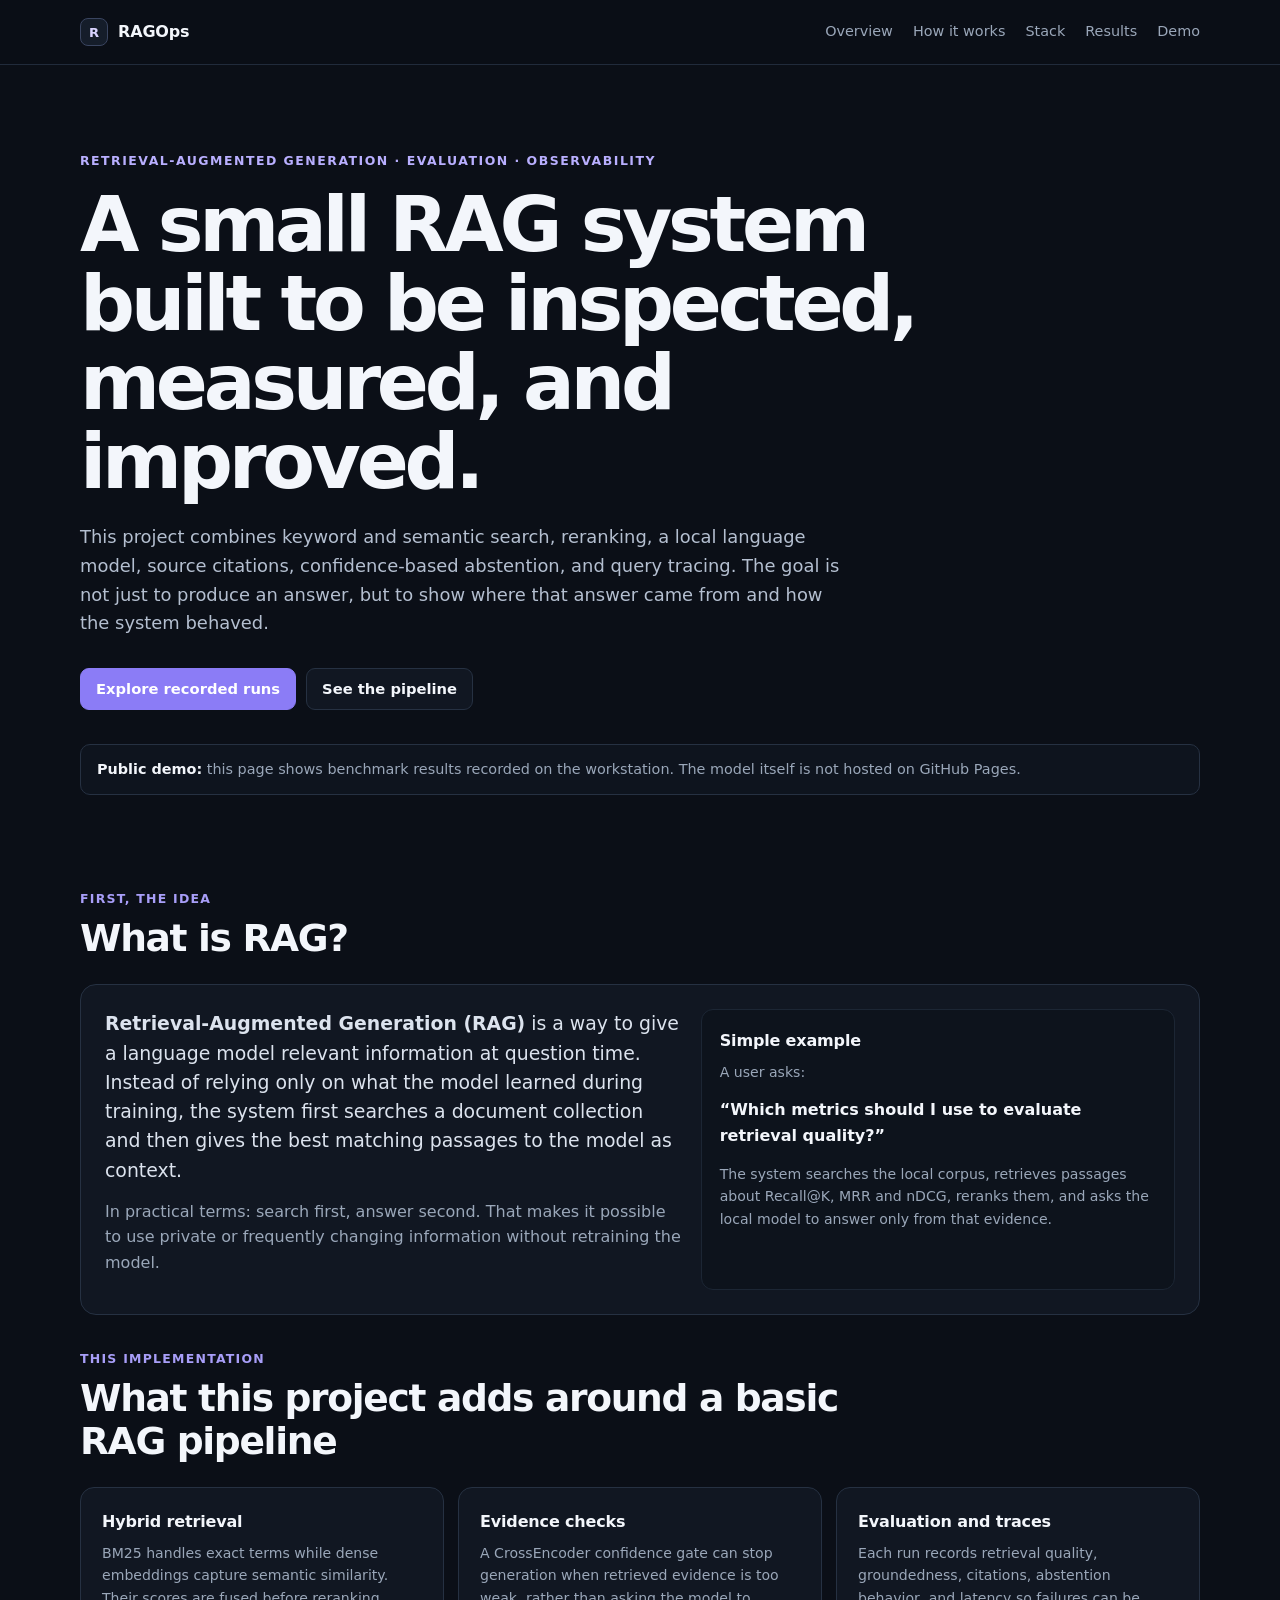
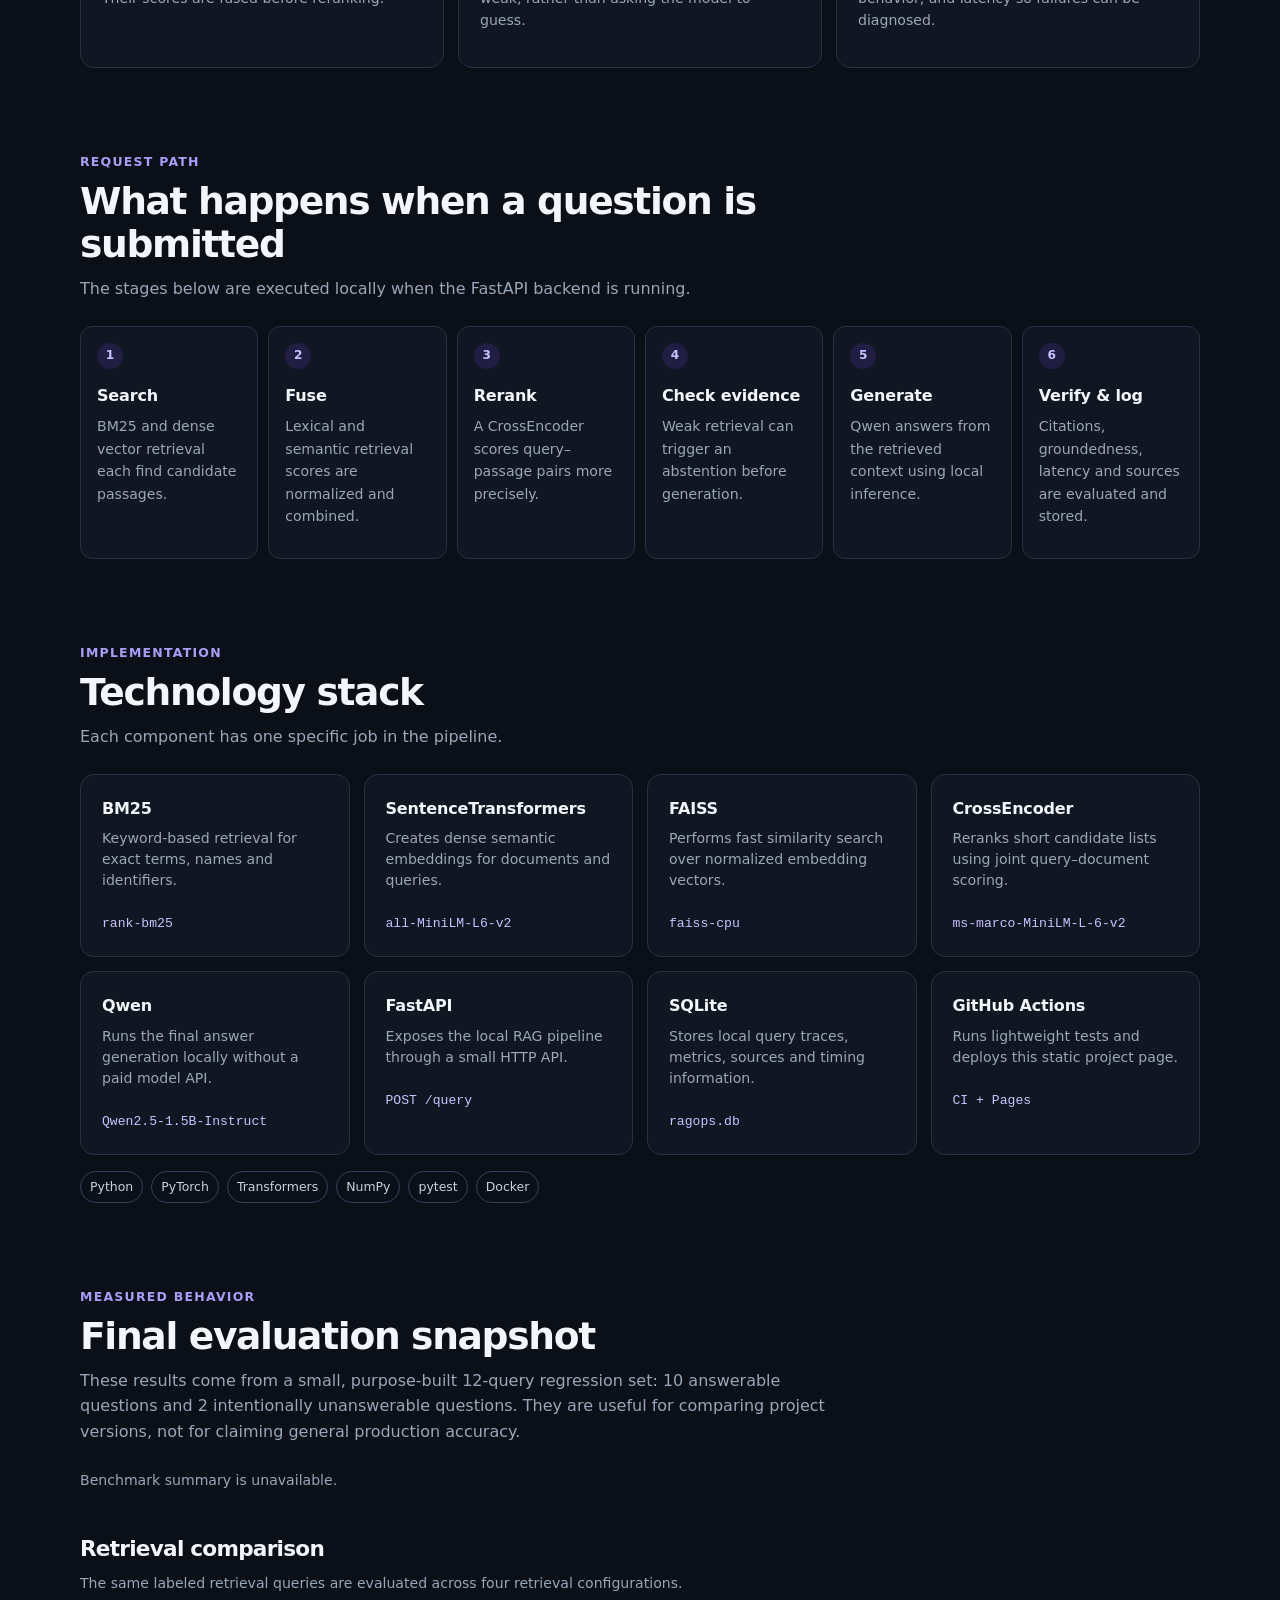
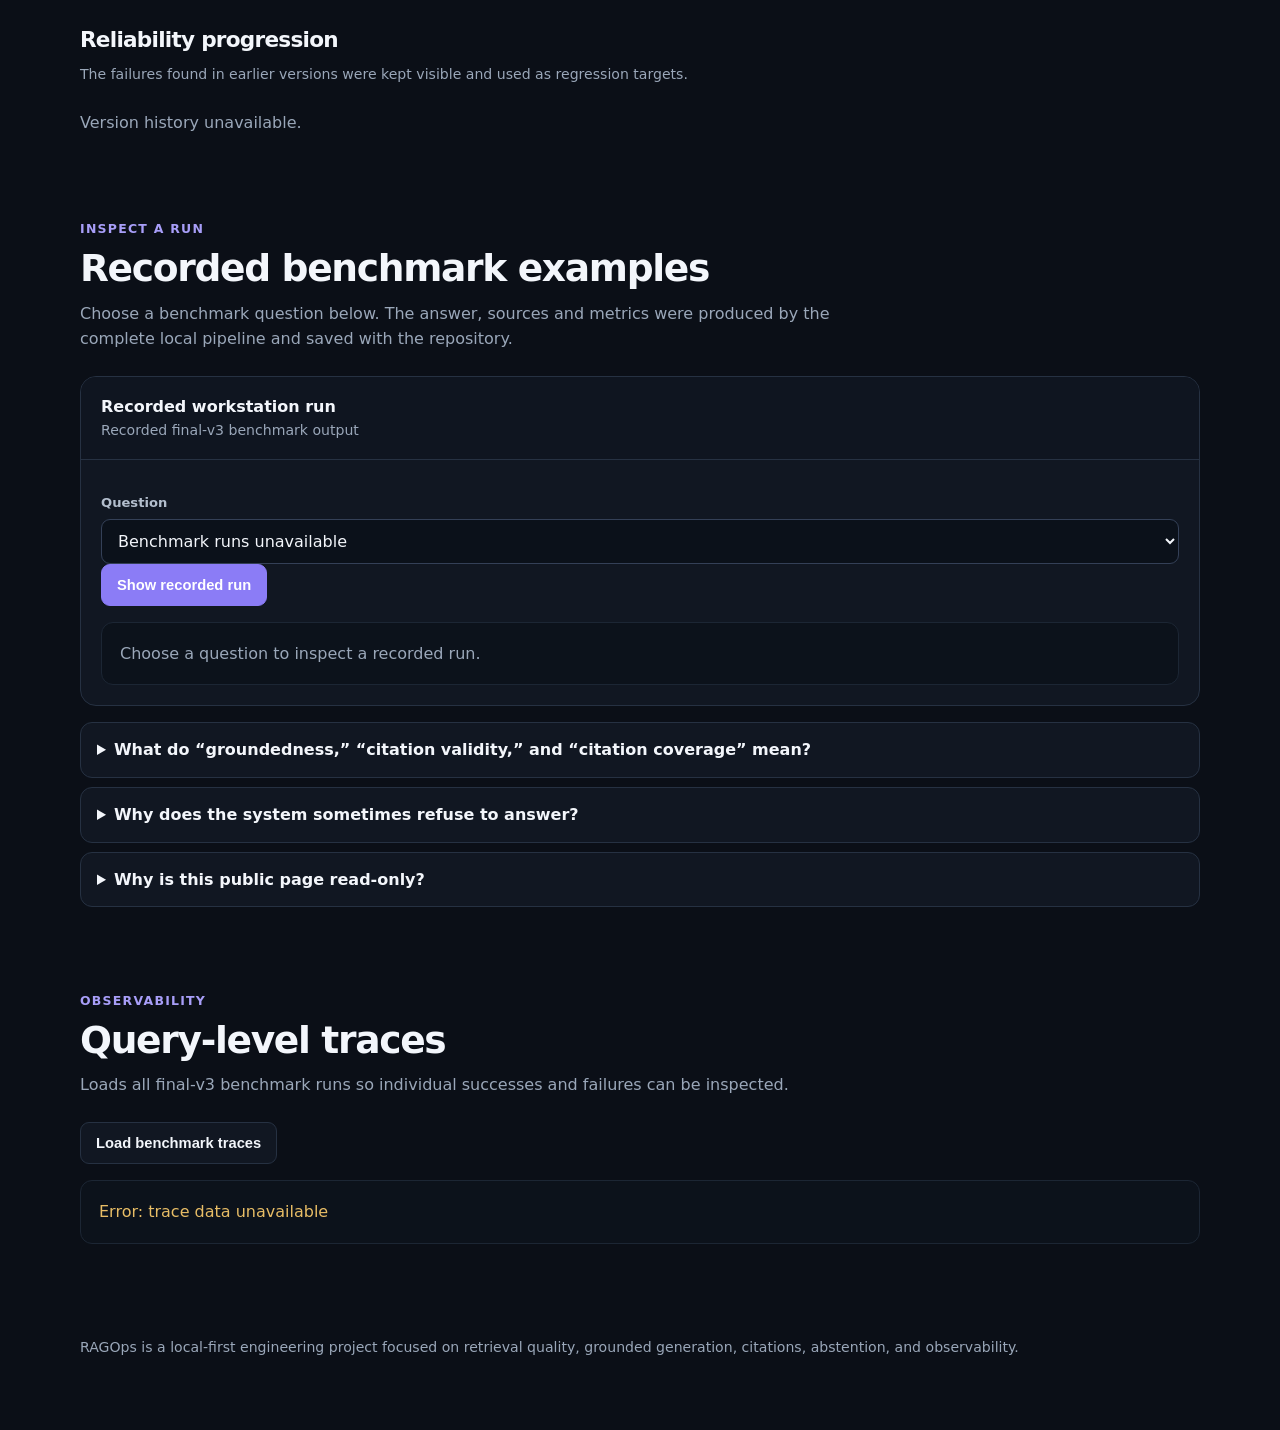
==== commit 4ce989a8: "ui: load observability traces by default" ====
--- a/static/index.html
+++ b/static/index.html
@@ -367,7 +367,7 @@
         <p class="muted" id="traceHelp"></p>
       </div>
       <button class="button" id="tracesBtn">Load benchmark traces</button>
-      <div id="tracesBox" class="answer-box"><span class="muted">Traces are loaded on demand.</span></div>
+      <div id="tracesBox" class="answer-box"><span class="muted">Loading traces…</span></div>
     </div>
   </section>
 </main>
@@ -529,7 +529,7 @@
   }
 });
 
-tracesBtn.addEventListener("click",async()=>{
+async function loadTraces(){
   tracesBtn.disabled=true;
   tracesBox.innerHTML='<span class="muted">Loading…</span>';
   try{
@@ -551,11 +551,14 @@
   }finally{
     tracesBtn.disabled=false;
   }
-});
+}
+
+tracesBtn.addEventListener("click", loadTraces);
 
 loadBenchmark();
 loadReliabilityHistory();
 loadFinalRuns();
+loadTraces();
 </script>
 </body>
 </html>
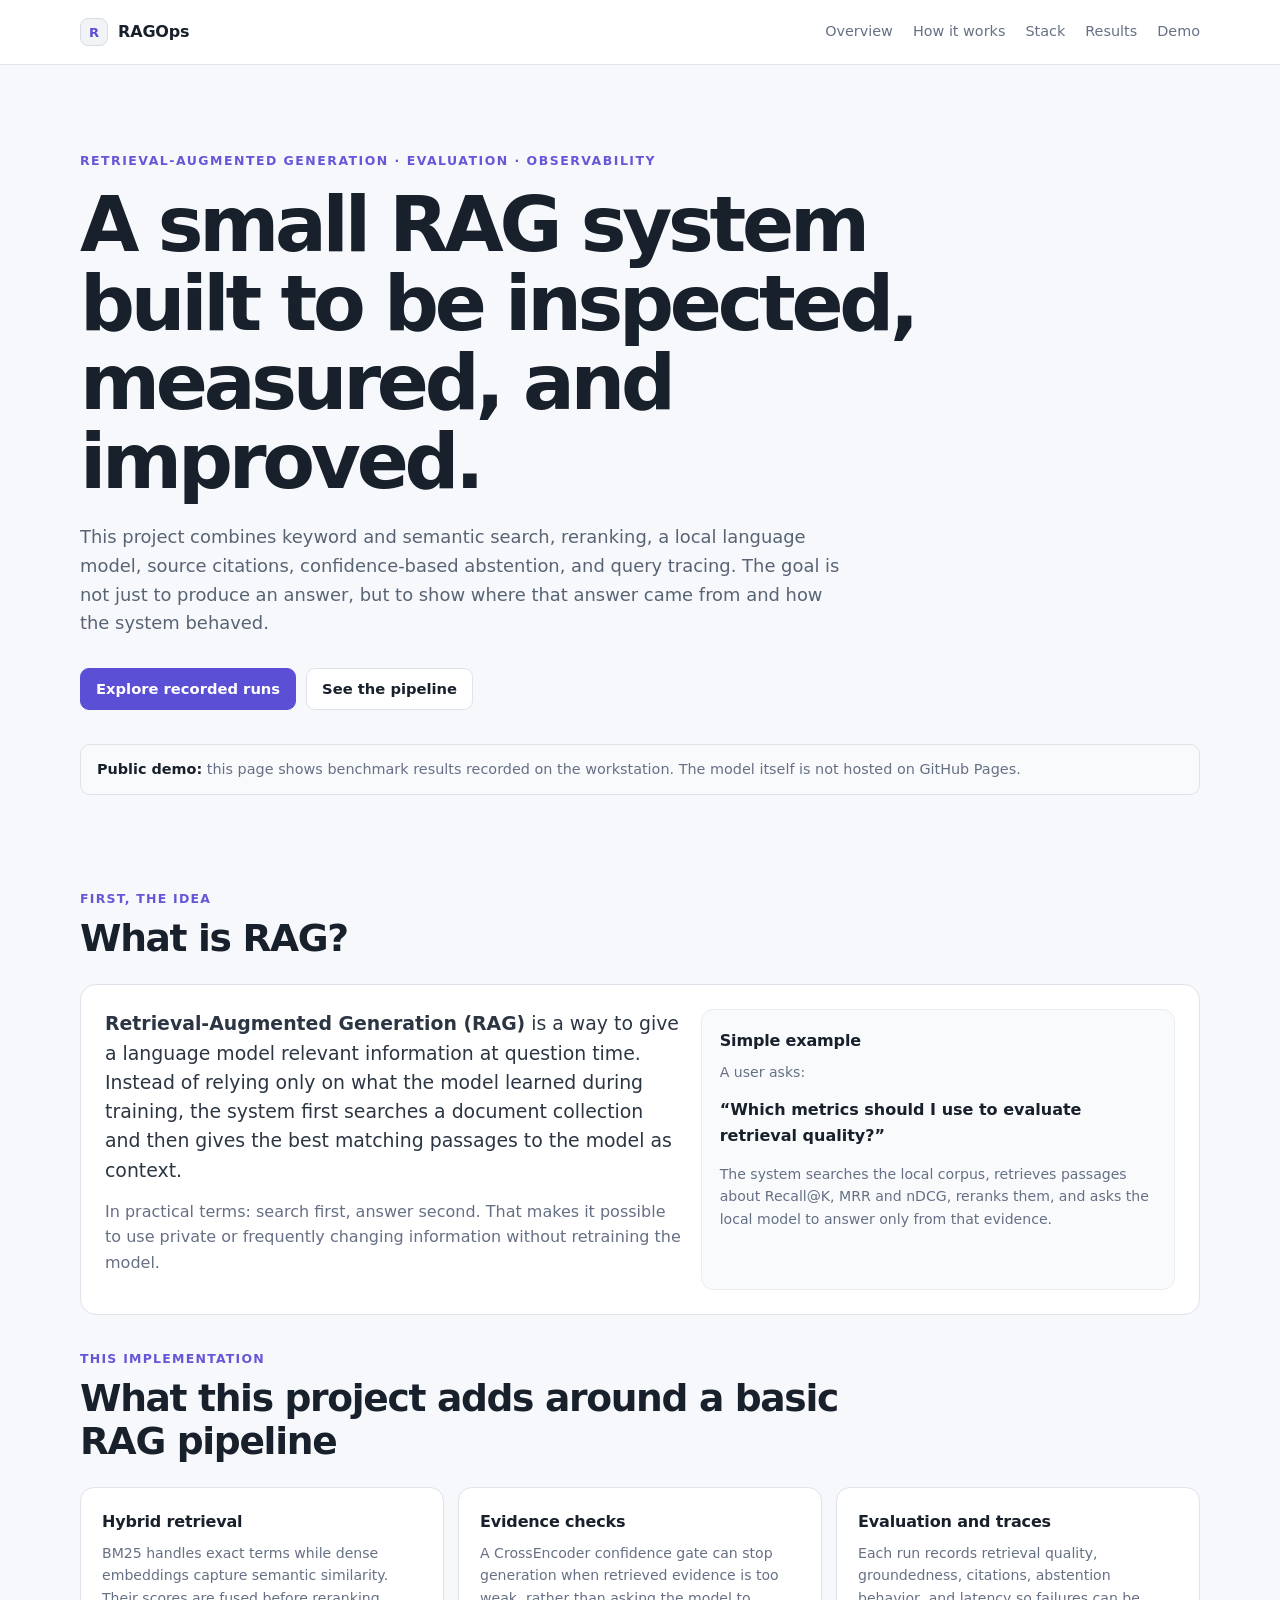
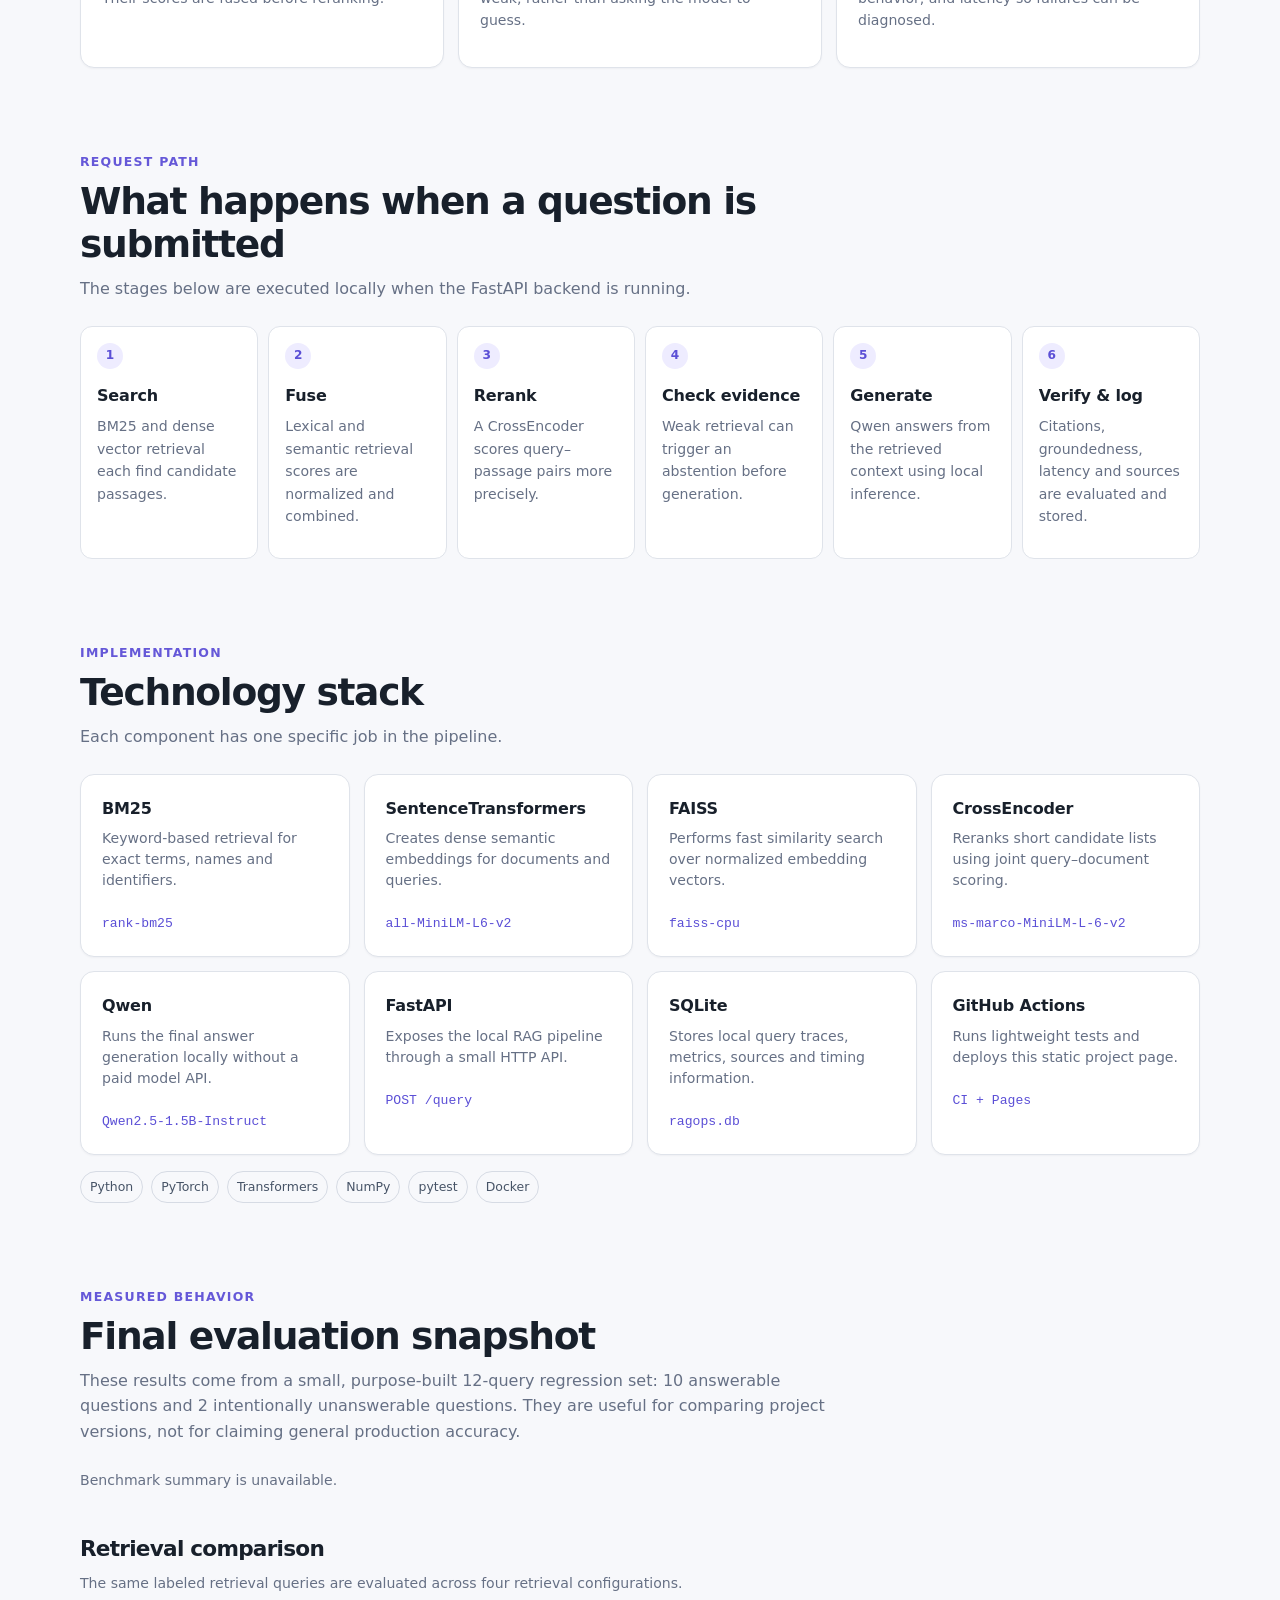
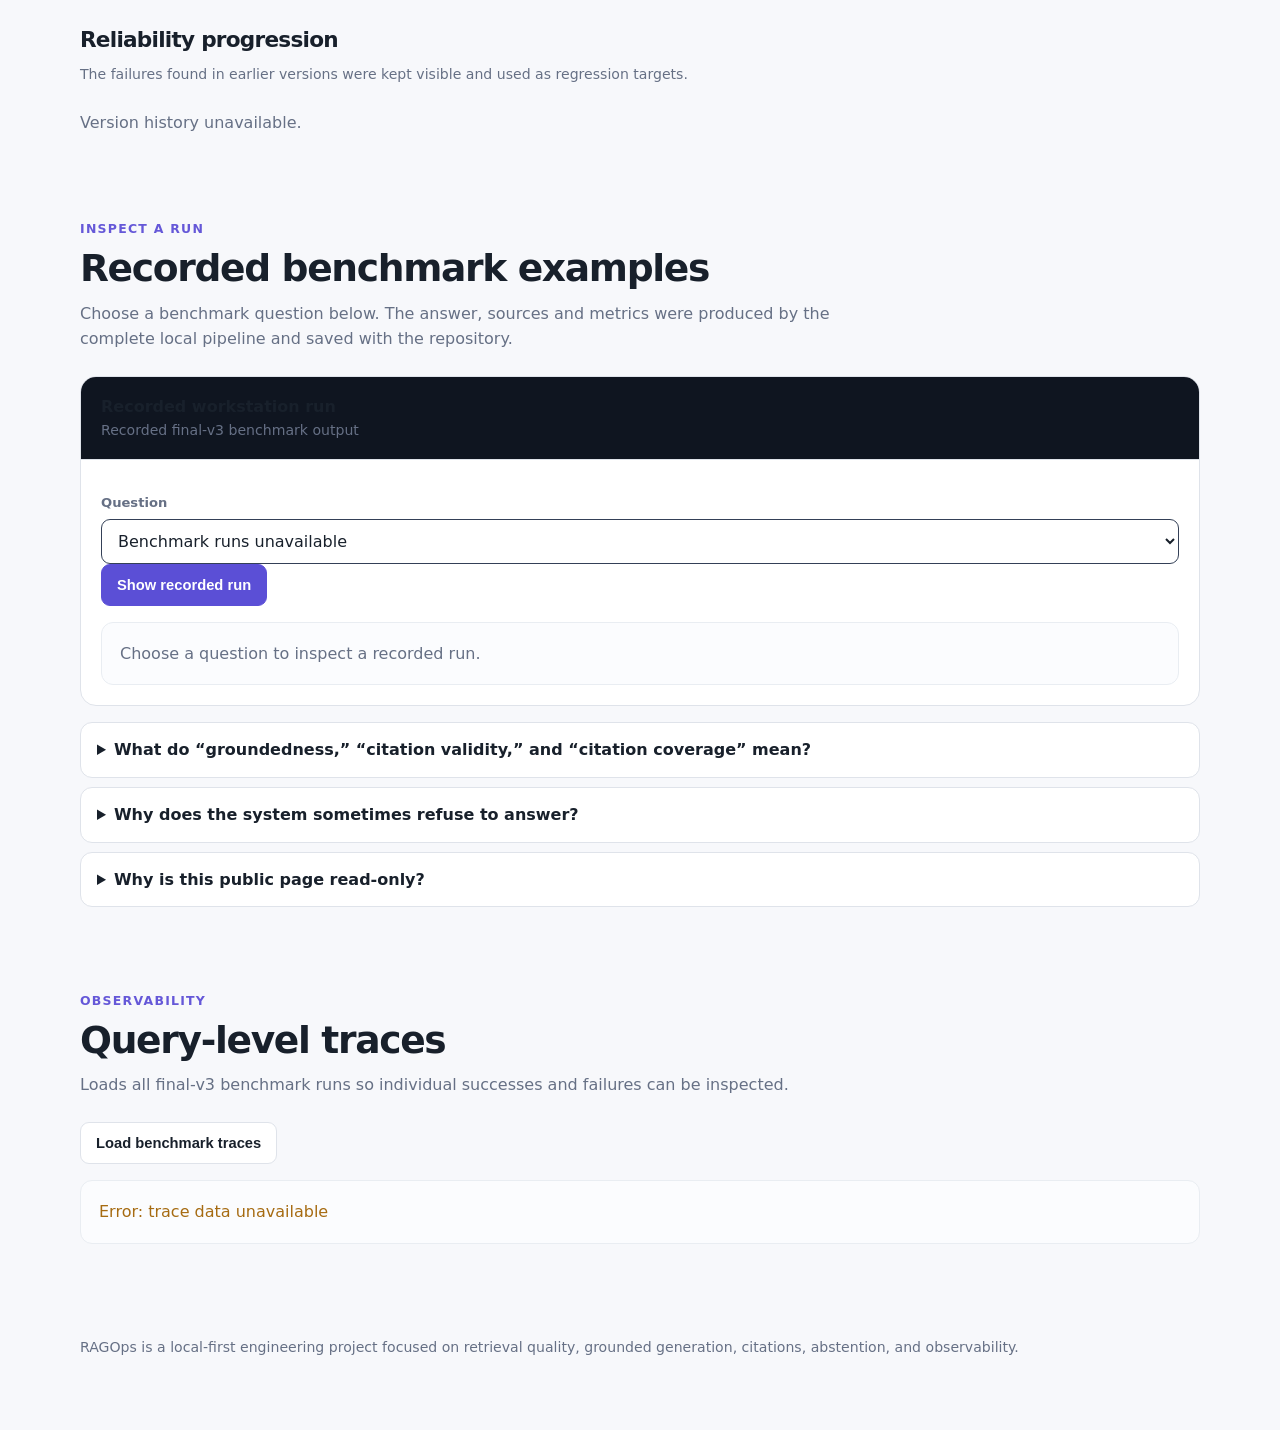
==== commit 136c8a4e: "ui: switch RAGOps frontend to light theme" ====
--- a/static/index.html
+++ b/static/index.html
@@ -8,18 +8,18 @@
   <link rel="icon" type="image/svg+xml" href="./favicon.svg" />
   <style>
     :root{
-      color-scheme:dark;
-      --bg:#0b0f17;
-      --panel:#111722;
-      --panel-2:#151d2a;
-      --line:#263142;
-      --line-soft:#1c2634;
-      --text:#f3f6fb;
-      --muted:#9aa7b9;
-      --accent:#8b7cf6;
-      --accent-soft:#211d43;
-      --green:#79d7a5;
-      --amber:#e8bd66;
+      color-scheme:light;
+      --bg:#f7f8fb;
+      --panel:#ffffff;
+      --panel-2:#f1f3f7;
+      --line:#dfe3ea;
+      --line-soft:#e9edf2;
+      --text:#18202b;
+      --muted:#667085;
+      --accent:#5b4fd6;
+      --accent-soft:#eeecff;
+      --green:#2f8f62;
+      --amber:#a66b12;
       --max:1120px;
     }
     *{box-sizing:border-box}
@@ -35,19 +35,19 @@
     .wrap{width:min(var(--max),calc(100% - 40px));margin:0 auto}
     .site-header{
       position:sticky;top:0;z-index:10;
-      border-bottom:1px solid rgba(38,49,66,.85);
-      background:rgba(11,15,23,.92);
+      border-bottom:1px solid rgba(223,227,234,.95);
+      background:rgba(255,255,255,.94);
       backdrop-filter:blur(14px);
     }
     .nav{height:64px;display:flex;align-items:center;justify-content:space-between;gap:24px}
     .brand{display:flex;align-items:center;gap:10px;font-weight:700;text-decoration:none;letter-spacing:-.01em}
-    .brand-mark{width:28px;height:28px;border-radius:8px;border:1px solid #3a4560;background:var(--panel-2);display:grid;place-items:center;color:#d9d4ff;font-size:.82rem}
+    .brand-mark{width:28px;height:28px;border-radius:8px;border:1px solid #d7dce5;background:var(--panel-2);display:grid;place-items:center;color:#5b4fd6;font-size:.82rem}
     .nav-links{display:flex;gap:20px;font-size:.9rem;color:var(--muted)}
     .nav-links a{text-decoration:none}.nav-links a:hover{color:var(--text)}
     .hero{padding:86px 0 52px}
-    .eyebrow{color:#b9afff;font-weight:700;font-size:.78rem;letter-spacing:.12em;text-transform:uppercase}
+    .eyebrow{color:#6558d8;font-weight:700;font-size:.78rem;letter-spacing:.12em;text-transform:uppercase}
     h1{font-size:clamp(2.5rem,6vw,4.8rem);line-height:1.03;letter-spacing:-.055em;max-width:900px;margin:14px 0 22px}
-    .hero-copy{max-width:760px;font-size:1.12rem;color:#b4bfd0;margin:0 0 30px}
+    .hero-copy{max-width:760px;font-size:1.12rem;color:#586474;margin:0 0 30px}
     .hero-actions{display:flex;flex-wrap:wrap;gap:10px}
     .button{
       display:inline-flex;align-items:center;justify-content:center;
@@ -59,12 +59,12 @@
     .button:hover{filter:brightness(1.07)}
     .mode-strip{
       margin-top:34px;padding:13px 16px;border:1px solid var(--line);
-      border-radius:10px;background:#0e141e;color:var(--muted);font-size:.9rem
+      border-radius:10px;background:#f8fafc;color:var(--muted);font-size:.9rem
     }
     .mode-strip strong{color:var(--text)}
     section{padding:42px 0}
     .section-head{max-width:760px;margin-bottom:24px}
-    .kicker{font-size:.78rem;color:#a89ef8;text-transform:uppercase;letter-spacing:.1em;font-weight:700}
+    .kicker{font-size:.78rem;color:#6558d8;text-transform:uppercase;letter-spacing:.1em;font-weight:700}
     h2{font-size:clamp(1.65rem,3vw,2.35rem);line-height:1.15;letter-spacing:-.035em;margin:8px 0 10px}
     h3{font-size:1rem;margin:0 0 7px;letter-spacing:-.01em}
     p{margin:0 0 14px}
@@ -79,6 +79,7 @@
       border:1px solid var(--line);
       border-radius:14px;
       padding:21px;
+      box-shadow:0 1px 2px rgba(16,24,40,.04);
     }
     .card.subtle{background:#0e141e}
     .rag-definition{
@@ -86,10 +87,10 @@
       padding:24px;border:1px solid var(--line);border-radius:16px;background:var(--panel)
     }
     .definition{
-      font-size:1.18rem;line-height:1.55;color:#dce3ee
+      font-size:1.18rem;line-height:1.55;color:#2c3643
     }
     .plain-box{
-      background:#0d131c;border:1px solid var(--line-soft);border-radius:12px;padding:18px
+      background:#f8fafc;border:1px solid var(--line-soft);border-radius:12px;padding:18px
     }
     .flow{
       display:grid;grid-template-columns:repeat(6,minmax(0,1fr));gap:10px
@@ -100,10 +101,10 @@
     }
     .step-num{
       width:26px;height:26px;border-radius:50%;display:grid;place-items:center;
-      background:var(--accent-soft);color:#c8c1ff;font-weight:700;font-size:.76rem;margin-bottom:14px
+      background:var(--accent-soft);color:#5b4fd6;font-weight:700;font-size:.76rem;margin-bottom:14px
     }
     .stack-card .role{color:var(--muted);font-size:.88rem;line-height:1.5}
-    .stack-card code{display:inline-block;margin-top:8px;color:#c9c2ff;font-size:.82rem}
+    .stack-card code{display:inline-block;margin-top:8px;color:#5b4fd6;font-size:.82rem}
     .metric-grid{display:grid;grid-template-columns:repeat(4,minmax(0,1fr));gap:12px}
     .metric{
       padding:17px;border:1px solid var(--line);border-radius:12px;background:#0e141e
@@ -114,12 +115,12 @@
     .table-wrap{overflow:auto;border:1px solid var(--line);border-radius:12px}
     table{width:100%;border-collapse:collapse;min-width:760px;background:var(--panel)}
     th,td{padding:12px 14px;text-align:left;border-bottom:1px solid var(--line-soft);font-size:.88rem}
-    th{color:#c5cfdd;font-weight:650;background:#0f1520}
+    th{color:#475467;font-weight:650;background:#f6f8fb}
     tr:last-child td{border-bottom:0}
     .good{color:var(--green);font-weight:700}
     .warn{color:var(--amber)}
     .pill-row{display:flex;flex-wrap:wrap;gap:8px}
-    .pill{padding:5px 9px;border:1px solid #344057;border-radius:999px;color:#c8d1df;font-size:.78rem}
+    .pill{padding:5px 9px;border:1px solid #d6dbe4;border-radius:999px;color:#475467;font-size:.78rem}
     .demo-shell{
       border:1px solid var(--line);border-radius:16px;background:var(--panel);overflow:hidden
     }
@@ -128,23 +129,23 @@
       padding:17px 20px;border-bottom:1px solid var(--line);background:#0f1520
     }
     .demo-body{padding:20px}
-    label{display:block;margin:12px 0 6px;font-size:.82rem;color:#b3becd;font-weight:650}
+    label{display:block;margin:12px 0 6px;font-size:.82rem;color:#667085;font-weight:650}
     select,textarea,input{
-      width:100%;background:#0b111a;color:var(--text);border:1px solid #344057;
+      width:100%;background:#ffffff;color:var(--text);border:1px solid #344057;
       border-radius:9px;padding:11px 12px;font:inherit
     }
     textarea{resize:vertical;min-height:92px}
-    .answer-box{margin-top:16px;padding:18px;border-radius:12px;background:#0c121b;border:1px solid var(--line-soft)}
+    .answer-box{margin-top:16px;padding:18px;border-radius:12px;background:#fbfcfe;border:1px solid var(--line-soft)}
     .answer-box h3{margin-top:18px}.answer-box h3:first-child{margin-top:0}
     .source,.trace{padding:12px 0;border-top:1px solid var(--line-soft)}
     .source:first-child,.trace:first-child{border-top:0}
-    .trace-answer{margin-top:6px;color:#c5cfdd}
+    .trace-answer{margin-top:6px;color:#475467}
     details{border:1px solid var(--line);border-radius:12px;background:var(--panel);padding:0 16px}
     details+details{margin-top:9px}
     summary{cursor:pointer;padding:14px 0;font-weight:650}
     details p{color:var(--muted);padding-bottom:14px}
     .footer{padding:50px 0 70px;color:var(--muted);font-size:.88rem}
-    code{color:#c8c1ff}
+    code{color:#5b4fd6}
     @media(max-width:920px){
       .flow{grid-template-columns:repeat(3,minmax(0,1fr))}
       .grid-4,.metric-grid{grid-template-columns:repeat(2,minmax(0,1fr))}
